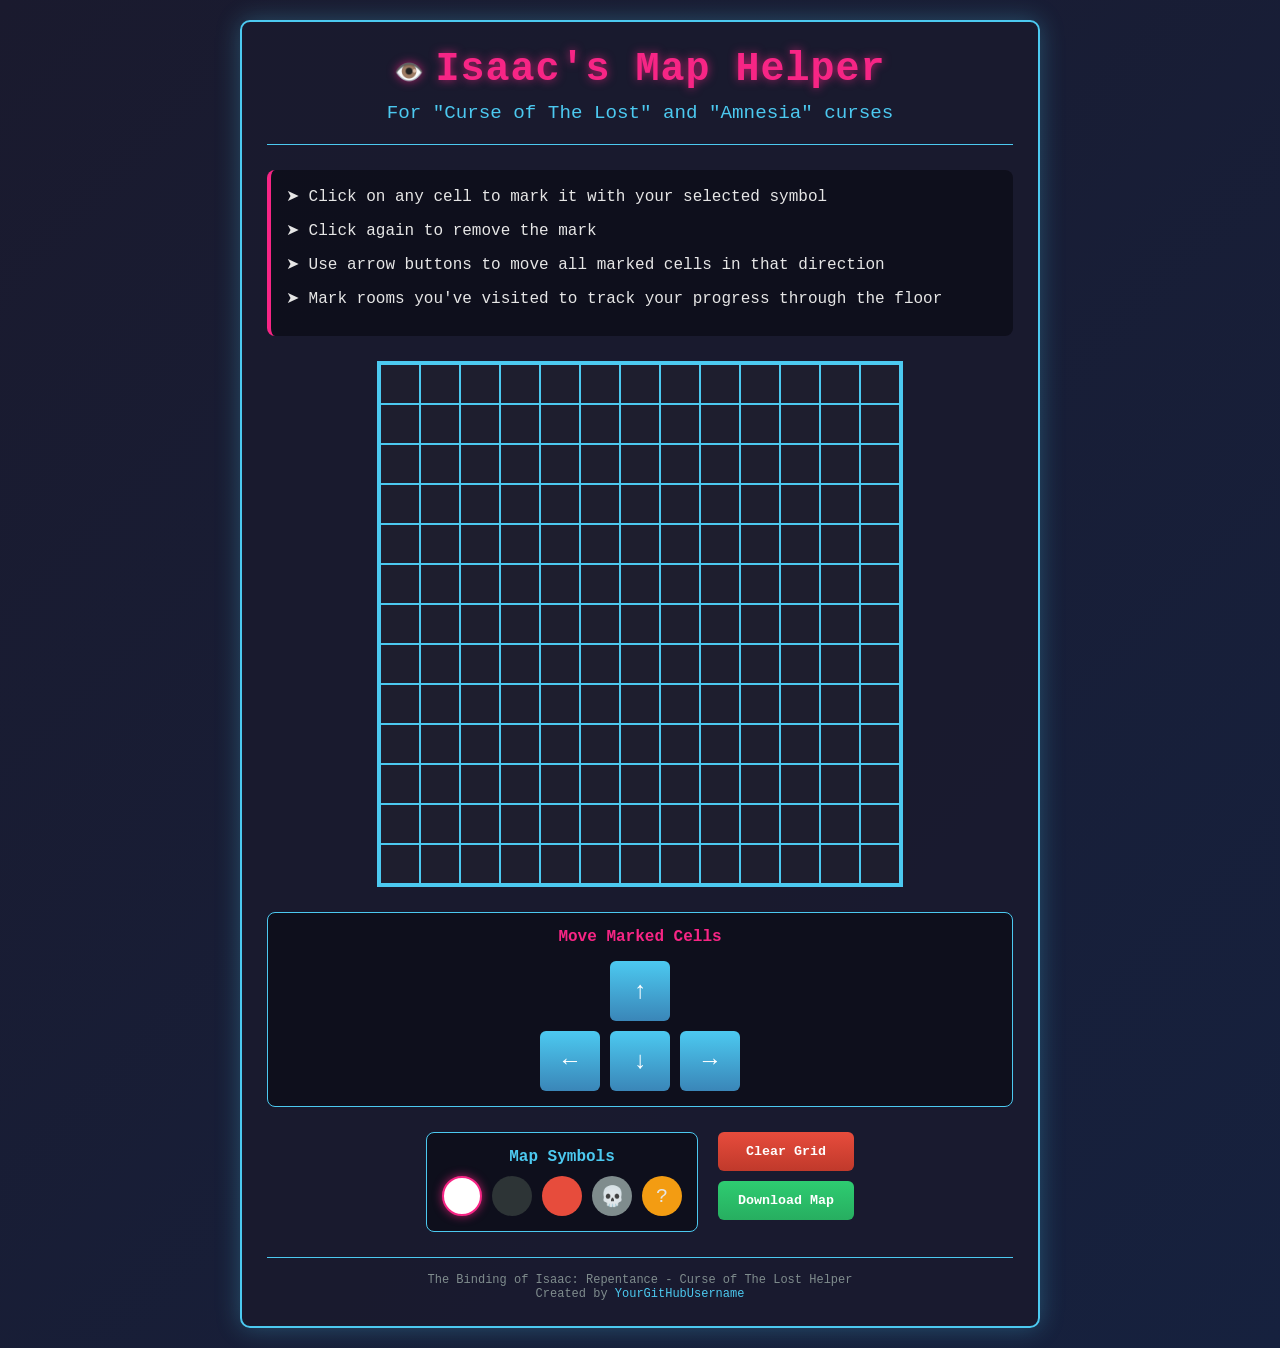
==== isaacCurseOfTheLost.html @ 4a9cecdf "added new rooms for Curse of the Lost" ====
<!DOCTYPE html>
<html lang="en">
<head>
    <meta charset="UTF-8">
    <meta name="viewport" content="width=device-width, initial-scale=1.0">
    <title>Isaac's Map Helper - Curse of The Lost</title>
    <style>
        * {
            margin: 0;
            padding: 0;
            box-sizing: border-box;
        }
        
        body {
            font-family: 'Courier New', monospace;
            background: linear-gradient(135deg, #1a1a2e 0%, #16213e 100%);
            color: #e6e6e6;
            display: flex;
            justify-content: center;
            align-items: center;
            min-height: 100vh;
            padding: 20px;
        }
        
        .container {
            background: rgba(26, 26, 46, 0.9);
            border: 2px solid #4cc9f0;
            border-radius: 10px;
            padding: 25px;
            box-shadow: 0 0 25px rgba(76, 201, 240, 0.3);
            max-width: 800px;
            width: 100%;
        }
        
        .header {
            text-align: center;
            margin-bottom: 25px;
            border-bottom: 1px solid #4cc9f0;
            padding-bottom: 15px;
        }
        
        h1 {
            font-size: 2.5rem;
            color: #f72585;
            text-shadow: 0 0 10px rgba(247, 37, 133, 0.7);
            margin-bottom: 10px;
            letter-spacing: 1px;
        }
        
        .subtitle {
            color: #4cc9f0;
            font-size: 1.2rem;
            margin-bottom: 5px;
        }
        
        .instructions {
            background: rgba(10, 10, 20, 0.7);
            border-radius: 8px;
            padding: 15px;
            margin-bottom: 25px;
            border-left: 4px solid #f72585;
        }
        
        .instructions p {
            margin-bottom: 10px;
            line-height: 1.5;
        }
        
        .grid-container {
            display: flex;
            justify-content: center;
            margin-bottom: 25px;
        }
        
        .grid {
            display: grid;
            grid-template-columns: repeat(13, 40px);
            grid-template-rows: repeat(13, 40px);
            gap: 0;
            border: 3px solid #4cc9f0;
            background-color: #1e1e2e;
        }
        
        .cell {
            width: 40px;
            height: 40px;
            border: 1px solid #4cc9f0;
            cursor: pointer;
            display: flex;
            justify-content: center;
            align-items: center;
            font-size: 24px;
            transition: all 0.2s;
        }
        
        .cell:hover {
            background-color: rgba(76, 201, 240, 0.2) !important;
        }
        
        .cell.marked-white {
            background-color: #ffffff;
        }
        
        .cell.marked-black {
            background-color: #2d3436;
        }
        
        .cell.marked-red {
            background-color: #e74c3c;
        }
        
        .cell.marked-skull {
            background-color: #7f8c8d;
        }
        
        .cell.marked-question {
            background-color: #f39c12;
        }
        
        .controls {
            display: flex;
            flex-wrap: wrap;
            gap: 20px;
            justify-content: center;
            margin-bottom: 25px;
        }
        
        .color-selector {
            display: flex;
            flex-direction: column;
            align-items: center;
            background: rgba(10, 10, 20, 0.7);
            padding: 15px;
            border-radius: 8px;
            border: 1px solid #4cc9f0;
        }
        
        .color-selector-title {
            margin-bottom: 10px;
            color: #4cc9f0;
            font-weight: bold;
        }
        
        .color-options {
            display: flex;
            gap: 10px;
        }
        
        .color-option {
            width: 40px;
            height: 40px;
            border-radius: 50%;
            cursor: pointer;
            border: 2px solid transparent;
            display: flex;
            justify-content: center;
            align-items: center;
            font-size: 20px;
            transition: all 0.2s;
        }
        
        .color-option:hover {
            transform: scale(1.1);
        }
        
        .color-option.selected {
            border-color: #f72585;
            box-shadow: 0 0 10px rgba(247, 37, 133, 0.7);
        }
        
        .color-white {
            background-color: #ffffff;
        }
        
        .color-black {
            background-color: #2d3436;
        }
        
        .color-red {
            background-color: #e74c3c;
        }
        
        .color-skull {
            background-color: #7f8c8d;
        }
        
        .color-question {
            background-color: #f39c12;
        }
        
        .buttons {
            display: flex;
            flex-direction: column;
            gap: 10px;
        }
        
        button {
            background: linear-gradient(to bottom, #4cc9f0, #3a86b8);
            color: white;
            border: none;
            padding: 12px 20px;
            border-radius: 6px;
            cursor: pointer;
            font-family: 'Courier New', monospace;
            font-weight: bold;
            transition: all 0.2s;
            display: flex;
            align-items: center;
            justify-content: center;
            gap: 8px;
        }
        
        button:hover {
            background: linear-gradient(to bottom, #f72585, #b5179e);
            transform: translateY(-2px);
            box-shadow: 0 5px 15px rgba(247, 37, 133, 0.4);
        }
        
        button:active {
            transform: translateY(0);
        }
        
        .clear-btn {
            background: linear-gradient(to bottom, #e74c3c, #c0392b);
        }
        
        .download-btn {
            background: linear-gradient(to bottom, #2ecc71, #27ae60);
        }
        
        .nav-controls {
            display: flex;
            flex-direction: column;
            align-items: center;
            gap: 10px;
            background: rgba(10, 10, 20, 0.7);
            padding: 15px;
            border-radius: 8px;
            margin-bottom: 25px;
            border: 1px solid #4cc9f0;
        }
        
        .nav-title {
            color: #f72585;
            font-weight: bold;
            margin-bottom: 5px;
        }
        
        .nav-row {
            display: flex;
            gap: 10px;
        }
        
        .nav-btn {
            width: 60px;
            height: 60px;
            font-size: 24px;
            display: flex;
            justify-content: center;
            align-items: center;
            padding: 0;
        }
        
        .footer {
            text-align: center;
            color: #7f8c8d;
            font-size: 12px;
            margin-top: 20px;
            border-top: 1px solid #4cc9f0;
            padding-top: 15px;
        }
        
        .github-link {
            color: #4cc9f0;
            text-decoration: none;
            transition: color 0.2s;
        }
        
        .github-link:hover {
            color: #f72585;
            text-decoration: underline;
        }
        
        @media (max-width: 768px) {
            .grid {
                grid-template-columns: repeat(13, 30px);
                grid-template-rows: repeat(13, 30px);
            }
            
            .cell {
                width: 30px;
                height: 30px;
                font-size: 18px;
            }
            
            .container {
                padding: 15px;
            }
            
            .nav-btn {
                width: 50px;
                height: 50px;
            }
            
            .color-option {
                width: 35px;
                height: 35px;
                font-size: 16px;
            }
            
            h1 {
                font-size: 2rem;
            }
            
            .subtitle {
                font-size: 1rem;
            }
        }
        
        @media (max-width: 480px) {
            .grid {
                grid-template-columns: repeat(13, 20px);
                grid-template-rows: repeat(13, 20px);
            }
            
            .cell {
                width: 20px;
                height: 20px;
                font-size: 14px;
            }
            
            .nav-btn {
                width: 40px;
                height: 40px;
                font-size: 18px;
            }
            
            .color-option {
                width: 30px;
                height: 30px;
                font-size: 14px;
            }
            
            button {
                padding: 10px 15px;
                font-size: 14px;
            }
            
            .controls {
                flex-direction: column;
                align-items: center;
            }
            
            h1 {
                font-size: 1.8rem;
            }
        }
        
        .isaac-icon {
            display: inline-block;
            margin-right: 10px;
            font-size: 1.5rem;
        }
    </style>
</head>
<body>
    <div class="container">
        <div class="header">
            <h1><span class="isaac-icon">👁️</span>Isaac's Map Helper</h1>
            <p class="subtitle">For "Curse of The Lost" and "Amnesia" curses</p>
        </div>
        
        <div class="instructions">
            <p>➤ Click on any cell to mark it with your selected symbol</p>
            <p>➤ Click again to remove the mark</p>
            <p>➤ Use arrow buttons to move all marked cells in that direction</p>
            <p>➤ Mark rooms you've visited to track your progress through the floor</p>
        </div>
        
        <div class="grid-container">
            <div class="grid" id="grid"></div>
        </div>
        
        <div class="nav-controls">
            <div class="nav-title">Move Marked Cells</div>
            <div class="nav-row">
                <button class="nav-btn" id="up-btn">↑</button>
            </div>
            <div class="nav-row">
                <button class="nav-btn" id="left-btn">←</button>
                <button class="nav-btn" id="down-btn">↓</button>
                <button class="nav-btn" id="right-btn">→</button>
            </div>
        </div>
        
        <div class="controls">
            <div class="color-selector">
                <div class="color-selector-title">Map Symbols</div>
                <div class="color-options">
                    <div class="color-option color-white selected" data-color="white" title="Visited Room"></div>
                    <div class="color-option color-black" data-color="black" title="Unvisited Room"></div>
                    <div class="color-option color-red" data-color="red" title="Special Room"></div>
                    <div class="color-option color-skull" data-color="skull" title="Enemy Room">💀</div>
                    <div class="color-option color-question" data-color="question" title="Unknown">?</div>
                </div>
            </div>
            
            <div class="buttons">
                <button id="clear-btn" class="clear-btn">Clear Grid</button>
                <button id="download-btn" class="download-btn">Download Map</button>
            </div>
        </div>
        
        <div class="footer">
            <p>The Binding of Isaac: Repentance - Curse of The Lost Helper</p>
            <p>Created by <a href="https://github.com/yourusername" class="github-link" id="github-link">YourGitHubUsername</a></p>
        </div>
    </div>

    <script>
        document.addEventListener('DOMContentLoaded', function() {
            const grid = document.getElementById('grid');
            const clearBtn = document.getElementById('clear-btn');
            const downloadBtn = document.getElementById('download-btn');
            const colorOptions = document.querySelectorAll('.color-option');
            const githubLink = document.getElementById('github-link');
            
            // Navigation buttons
            const upBtn = document.getElementById('up-btn');
            const downBtn = document.getElementById('down-btn');
            const leftBtn = document.getElementById('left-btn');
            const rightBtn = document.getElementById('right-btn');
            
            let selectedColor = 'white';
            let markedCells = {};
            
            // Set GitHub username - replace with your actual GitHub username
            githubLink.href = 'https://github.com/yourusername';
            githubLink.textContent = 'YourGitHubUsername';
            
            // Create the grid
            for (let row = 0; row < 13; row++) {
                for (let col = 0; col < 13; col++) {
                    const cell = document.createElement('div');
                    cell.className = 'cell';
                    cell.dataset.row = row;
                    cell.dataset.col = col;
                    
                    cell.addEventListener('click', function() {
                        const row = parseInt(this.dataset.row);
                        const col = parseInt(this.dataset.col);
                        const cellKey = `${row}-${col}`;
                        
                        if (markedCells[cellKey] === selectedColor) {
                            // Remove mark if already marked with current color
                            delete markedCells[cellKey];
                            this.classList.remove('marked-white', 'marked-black', 'marked-red', 'marked-skull', 'marked-question');
                            this.textContent = '';
                        } else {
                            // Add mark with selected color
                            markedCells[cellKey] = selectedColor;
                            this.classList.remove('marked-white', 'marked-black', 'marked-red', 'marked-skull', 'marked-question');
                            this.classList.add(`marked-${selectedColor}`);
                            
                            // Add emoji if selected
                            if (selectedColor === 'skull') {
                                this.textContent = '💀';
                            } else if (selectedColor === 'question') {
                                this.textContent = '?';
                            } else {
                                this.textContent = '';
                            }
                        }
                    });
                    
                    grid.appendChild(cell);
                }
            }
            
            // Clear button functionality
            clearBtn.addEventListener('click', function() {
                const cells = document.querySelectorAll('.cell');
                cells.forEach(cell => {
                    cell.classList.remove('marked-white', 'marked-black', 'marked-red', 'marked-skull', 'marked-question');
                    cell.textContent = '';
                });
                markedCells = {};
            });
            
            // Download button functionality
            downloadBtn.addEventListener('click', function() {
                // Create a canvas to draw the grid
                const canvas = document.createElement('canvas');
                const ctx = canvas.getContext('2d');
                const size = 500; // Size of the output image
                const cellSize = size / 13;
                
                canvas.width = size;
                canvas.height = size;
                
                // Draw background
                ctx.fillStyle = '#1e1e2e';
                ctx.fillRect(0, 0, size, size);
                
                // Draw grid lines
                ctx.strokeStyle = '#4cc9f0';
                ctx.lineWidth = 2;
                
                for (let i = 0; i <= 13; i++) {
                    // Vertical lines
                    ctx.beginPath();
                    ctx.moveTo(i * cellSize, 0);
                    ctx.lineTo(i * cellSize, size);
                    ctx.stroke();
                    
                    // Horizontal lines
                    ctx.beginPath();
                    ctx.moveTo(0, i * cellSize);
                    ctx.lineTo(size, i * cellSize);
                    ctx.stroke();
                }
                
                // Draw marked cells
                for (let row = 0; row < 13; row++) {
                    for (let col = 0; col < 13; col++) {
                        const cellKey = `${row}-${col}`;
                        if (markedCells[cellKey]) {
                            const x = col * cellSize + 1;
                            const y = row * cellSize + 1;
                            const width = cellSize - 2;
                            const height = cellSize - 2;
                            
                            if (markedCells[cellKey] === 'white') {
                                ctx.fillStyle = '#ffffff';
                                ctx.fillRect(x, y, width, height);
                            } else if (markedCells[cellKey] === 'black') {
                                ctx.fillStyle = '#2d3436';
                                ctx.fillRect(x, y, width, height);
                            } else if (markedCells[cellKey] === 'red') {
                                ctx.fillStyle = '#e74c3c';
                                ctx.fillRect(x, y, width, height);
                            } else if (markedCells[cellKey] === 'skull') {
                                ctx.fillStyle = '#7f8c8d';
                                ctx.fillRect(x, y, width, height);
                                
                                // Draw skull emoji
                                ctx.font = `${cellSize * 0.6}px Arial`;
                                ctx.textAlign = 'center';
                                ctx.textBaseline = 'middle';
                                ctx.fillStyle = '#000000';
                                ctx.fillText('💀', x + width/2, y + height/2);
                            } else if (markedCells[cellKey] === 'question') {
                                ctx.fillStyle = '#f39c12';
                                ctx.fillRect(x, y, width, height);
                                
                                // Draw question mark
                                ctx.font = `bold ${cellSize * 0.6}px Arial`;
                                ctx.textAlign = 'center';
                                ctx.textBaseline = 'middle';
                                ctx.fillStyle = '#000000';
                                ctx.fillText('?', x + width/2, y + height/2);
                            }
                        }
                    }
                }
                
                // Create download link
                const link = document.createElement('a');
                link.download = 'isaac_map.png';
                link.href = canvas.toDataURL('image/png');
                link.click();
            });
            
            // Color selection functionality
            colorOptions.forEach(option => {
                option.addEventListener('click', function() {
                    selectedColor = this.dataset.color;
                    
                    // Update selected style
                    colorOptions.forEach(opt => opt.classList.remove('selected'));
                    this.classList.add('selected');
                });
            });
            
            // Navigation button functionality - move all marked cells
            upBtn.addEventListener('click', function() {
                moveMarkedCells('up');
            });
            
            downBtn.addEventListener('click', function() {
                moveMarkedCells('down');
            });
            
            leftBtn.addEventListener('click', function() {
                moveMarkedCells('left');
            });
            
            rightBtn.addEventListener('click', function() {
                moveMarkedCells('right');
            });
            
            // Function to move all marked cells in a direction
            function moveMarkedCells(direction) {
                const newMarkedCells = {};
                const cells = document.querySelectorAll('.cell');
                
                // First, clear all marks from the grid
                cells.forEach(cell => {
                    cell.classList.remove('marked-white', 'marked-black', 'marked-red', 'marked-skull', 'marked-question');
                    cell.textContent = '';
                });
                
                // Calculate new positions for marked cells
                for (const key in markedCells) {
                    if (markedCells.hasOwnProperty(key)) {
                        const [row, col] = key.split('-').map(Number);
                        let newRow = row;
                        let newCol = col;
                        
                        switch (direction) {
                            case 'up':
                                newRow = row - 1;
                                break;
                            case 'down':
                                newRow = row + 1;
                                break;
                            case 'left':
                                newCol = col - 1;
                                break;
                            case 'right':
                                newCol = col + 1;
                                break;
                        }
                        
                        // Only keep the mark if it's still within the grid
                        if (newRow >= 0 && newRow < 13 && newCol >= 0 && newCol < 13) {
                            const newKey = `${newRow}-${newCol}`;
                            newMarkedCells[newKey] = markedCells[key];
                            
                            // Update the visual grid
                            const cell = document.querySelector(`.cell[data-row="${newRow}"][data-col="${newCol}"]`);
                            if (cell) {
                                cell.classList.add(`marked-${markedCells[key]}`);
                                if (markedCells[key] === 'skull') {
                                    cell.textContent = '💀';
                                } else if (markedCells[key] === 'question') {
                                    cell.textContent = '?';
                                }
                            }
                        }
                    }
                }
                
                // Update the marked cells data
                markedCells = newMarkedCells;
            }
        });
    </script>
</body>
</html>
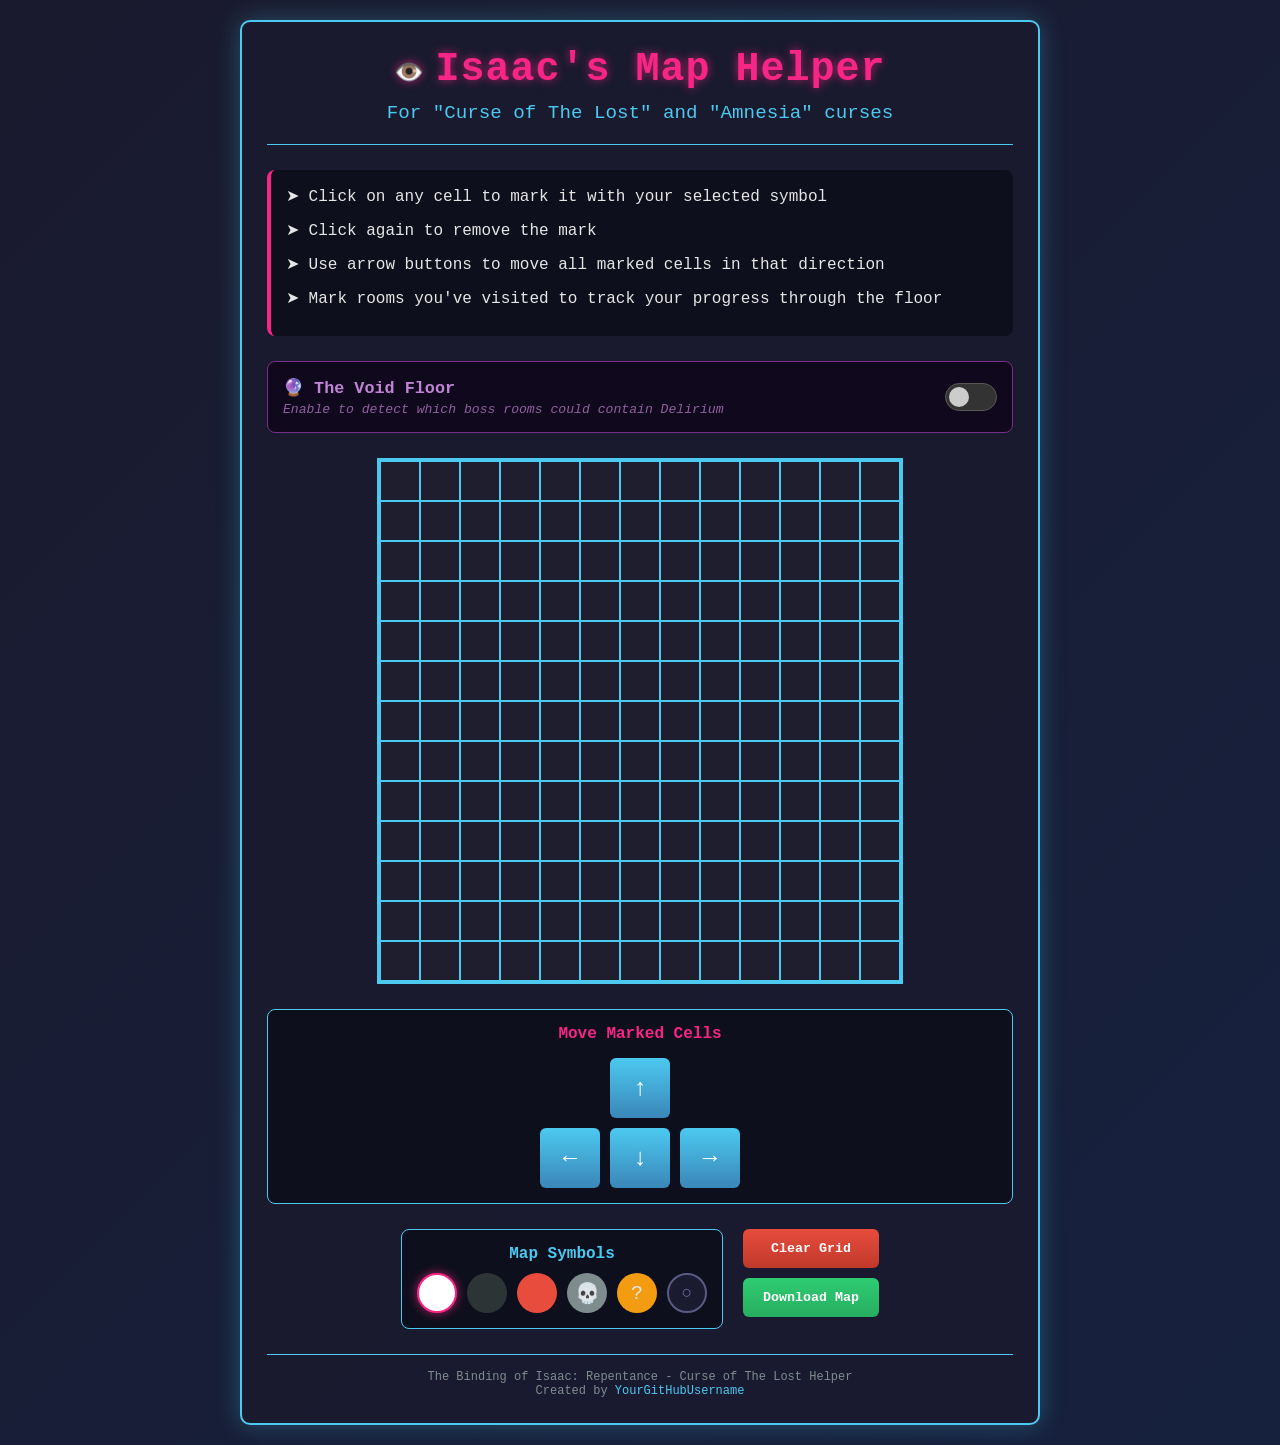
==== commit fe3b7569: "Add Void mode with Delirium detection and empty room symbol" ====
--- a/isaacCurseOfTheLost.html
+++ b/isaacCurseOfTheLost.html
@@ -10,7 +10,7 @@
             padding: 0;
             box-sizing: border-box;
         }
-        
+
         body {
             font-family: 'Courier New', monospace;
             background: linear-gradient(135deg, #1a1a2e 0%, #16213e 100%);
@@ -21,7 +21,7 @@
             min-height: 100vh;
             padding: 20px;
         }
-        
+
         .container {
             background: rgba(26, 26, 46, 0.9);
             border: 2px solid #4cc9f0;
@@ -31,14 +31,14 @@
             max-width: 800px;
             width: 100%;
         }
-        
+
         .header {
             text-align: center;
             margin-bottom: 25px;
             border-bottom: 1px solid #4cc9f0;
             padding-bottom: 15px;
         }
-        
+
         h1 {
             font-size: 2.5rem;
             color: #f72585;
@@ -46,13 +46,13 @@
             margin-bottom: 10px;
             letter-spacing: 1px;
         }
-        
+
         .subtitle {
             color: #4cc9f0;
             font-size: 1.2rem;
             margin-bottom: 5px;
         }
-        
+
         .instructions {
             background: rgba(10, 10, 20, 0.7);
             border-radius: 8px;
@@ -60,18 +60,123 @@
             margin-bottom: 25px;
             border-left: 4px solid #f72585;
         }
-        
+
         .instructions p {
             margin-bottom: 10px;
             line-height: 1.5;
         }
-        
+
+        /* ── Void Mode section ── */
+        .void-section {
+            background: rgba(15, 5, 25, 0.85);
+            border-radius: 8px;
+            padding: 15px;
+            margin-bottom: 25px;
+            border: 1px solid #7b2d8b;
+        }
+
+        .void-toggle-row {
+            display: flex;
+            align-items: center;
+            justify-content: space-between;
+            gap: 10px;
+        }
+
+        .void-label {
+            color: #c084d4;
+            font-weight: bold;
+            font-size: 1.05rem;
+        }
+
+        .void-description {
+            color: #9060a0;
+            font-size: 0.82rem;
+            margin-top: 4px;
+            font-style: italic;
+        }
+
+        /* Toggle switch */
+        .toggle-switch {
+            position: relative;
+            display: inline-block;
+            width: 52px;
+            height: 28px;
+            flex-shrink: 0;
+        }
+
+        .toggle-switch input {
+            opacity: 0;
+            width: 0;
+            height: 0;
+        }
+
+        .toggle-slider {
+            position: absolute;
+            cursor: pointer;
+            top: 0; left: 0; right: 0; bottom: 0;
+            background-color: #333;
+            border-radius: 28px;
+            transition: 0.3s;
+            border: 1px solid #555;
+        }
+
+        .toggle-slider::before {
+            position: absolute;
+            content: '';
+            height: 20px;
+            width: 20px;
+            left: 3px;
+            bottom: 3px;
+            background-color: #ccc;
+            border-radius: 50%;
+            transition: 0.3s;
+        }
+
+        .toggle-switch input:checked + .toggle-slider {
+            background-color: #7b2d8b;
+            border-color: #a040b8;
+            box-shadow: 0 0 8px rgba(160, 64, 184, 0.6);
+        }
+
+        .toggle-switch input:checked + .toggle-slider::before {
+            transform: translateX(24px);
+            background-color: #ffffff;
+        }
+
+        /* Void info panel */
+        .void-info {
+            margin-top: 14px;
+            border-top: 1px solid #5a1a6a;
+            padding-top: 12px;
+        }
+
+        #void-stats {
+            color: #e6e6e6;
+            margin-bottom: 10px;
+            font-size: 0.9rem;
+            line-height: 1.5;
+        }
+
+        .stat-possible { color: #ffd700; font-weight: bold; }
+        .stat-impossible { color: #888; }
+
+        .void-legend {
+            display: flex;
+            flex-direction: column;
+            gap: 4px;
+            font-size: 0.8rem;
+        }
+
+        .legend-possible { color: #ffd700; }
+        .legend-impossible { color: #888; }
+
+        /* ── Grid ── */
         .grid-container {
             display: flex;
             justify-content: center;
             margin-bottom: 25px;
         }
-        
+
         .grid {
             display: grid;
             grid-template-columns: repeat(13, 40px);
@@ -80,7 +185,7 @@
             border: 3px solid #4cc9f0;
             background-color: #1e1e2e;
         }
-        
+
         .cell {
             width: 40px;
             height: 40px;
@@ -90,33 +195,61 @@
             justify-content: center;
             align-items: center;
             font-size: 24px;
-            transition: all 0.2s;
-        }
-        
+            transition: background-color 0.2s, opacity 0.2s;
+            position: relative;
+        }
+
         .cell:hover {
             background-color: rgba(76, 201, 240, 0.2) !important;
         }
-        
-        .cell.marked-white {
-            background-color: #ffffff;
-        }
-        
-        .cell.marked-black {
-            background-color: #2d3436;
-        }
-        
-        .cell.marked-red {
-            background-color: #e74c3c;
-        }
-        
-        .cell.marked-skull {
-            background-color: #7f8c8d;
-        }
-        
-        .cell.marked-question {
-            background-color: #f39c12;
-        }
-        
+
+        .cell.marked-white    { background-color: #ffffff; }
+        .cell.marked-black    { background-color: #2d3436; }
+        .cell.marked-red      { background-color: #e74c3c; }
+        .cell.marked-skull    { background-color: #7f8c8d; }
+        .cell.marked-question { background-color: #f39c12; }
+
+        .cell.marked-empty-room {
+            background-color: #1a1a30;
+            color: #5a5a82;
+            font-size: 18px;
+        }
+
+        /* ── Delirium indicators ── */
+        .cell.boss-possible {
+            animation: pulseGold 1.8s ease-in-out infinite;
+        }
+
+        .cell.boss-possible::after {
+            content: '⚠';
+            position: absolute;
+            top: 1px;
+            right: 2px;
+            font-size: 9px;
+            color: #ffd700;
+            pointer-events: none;
+            line-height: 1;
+        }
+
+        .cell.boss-impossible {
+            opacity: 0.55;
+        }
+
+        .cell.boss-impossible::after {
+            content: '✕';
+            position: absolute;
+            font-size: 22px;
+            color: rgba(0, 0, 0, 0.6);
+            font-weight: bold;
+            pointer-events: none;
+        }
+
+        @keyframes pulseGold {
+            0%, 100% { box-shadow: inset 0 0 0 2px #ffd700, 0 0 6px rgba(255,215,0,0.3); }
+            50%       { box-shadow: inset 0 0 0 2px #ffd700, 0 0 16px rgba(255,215,0,0.85); }
+        }
+
+        /* ── Controls ── */
         .controls {
             display: flex;
             flex-wrap: wrap;
@@ -124,7 +257,7 @@
             justify-content: center;
             margin-bottom: 25px;
         }
-        
+
         .color-selector {
             display: flex;
             flex-direction: column;
@@ -134,18 +267,20 @@
             border-radius: 8px;
             border: 1px solid #4cc9f0;
         }
-        
+
         .color-selector-title {
             margin-bottom: 10px;
             color: #4cc9f0;
             font-weight: bold;
         }
-        
+
         .color-options {
             display: flex;
             gap: 10px;
-        }
-        
+            flex-wrap: wrap;
+            justify-content: center;
+        }
+
         .color-option {
             width: 40px;
             height: 40px;
@@ -158,42 +293,35 @@
             font-size: 20px;
             transition: all 0.2s;
         }
-        
-        .color-option:hover {
-            transform: scale(1.1);
-        }
-        
+
+        .color-option:hover { transform: scale(1.1); }
+
         .color-option.selected {
             border-color: #f72585;
             box-shadow: 0 0 10px rgba(247, 37, 133, 0.7);
         }
-        
-        .color-white {
-            background-color: #ffffff;
-        }
-        
-        .color-black {
-            background-color: #2d3436;
-        }
-        
-        .color-red {
-            background-color: #e74c3c;
-        }
-        
-        .color-skull {
-            background-color: #7f8c8d;
-        }
-        
-        .color-question {
-            background-color: #f39c12;
-        }
-        
+
+        .color-white    { background-color: #ffffff; }
+        .color-black    { background-color: #2d3436; }
+        .color-red      { background-color: #e74c3c; }
+        .color-skull    { background-color: #7f8c8d; }
+        .color-question { background-color: #f39c12; }
+
+        .color-empty-room {
+            background-color: #1a1a30;
+            border-color: #5a5a82 !important;
+            color: #7070a8;
+            font-size: 18px;
+        }
+
+        .color-empty-room.selected { border-color: #f72585 !important; }
+
         .buttons {
             display: flex;
             flex-direction: column;
             gap: 10px;
         }
-        
+
         button {
             background: linear-gradient(to bottom, #4cc9f0, #3a86b8);
             color: white;
@@ -209,25 +337,18 @@
             justify-content: center;
             gap: 8px;
         }
-        
+
         button:hover {
             background: linear-gradient(to bottom, #f72585, #b5179e);
             transform: translateY(-2px);
             box-shadow: 0 5px 15px rgba(247, 37, 133, 0.4);
         }
-        
-        button:active {
-            transform: translateY(0);
-        }
-        
-        .clear-btn {
-            background: linear-gradient(to bottom, #e74c3c, #c0392b);
-        }
-        
-        .download-btn {
-            background: linear-gradient(to bottom, #2ecc71, #27ae60);
-        }
-        
+
+        button:active { transform: translateY(0); }
+
+        .clear-btn    { background: linear-gradient(to bottom, #e74c3c, #c0392b); }
+        .download-btn { background: linear-gradient(to bottom, #2ecc71, #27ae60); }
+
         .nav-controls {
             display: flex;
             flex-direction: column;
@@ -239,18 +360,15 @@
             margin-bottom: 25px;
             border: 1px solid #4cc9f0;
         }
-        
+
         .nav-title {
             color: #f72585;
             font-weight: bold;
             margin-bottom: 5px;
         }
-        
-        .nav-row {
-            display: flex;
-            gap: 10px;
-        }
-        
+
+        .nav-row { display: flex; gap: 10px; }
+
         .nav-btn {
             width: 60px;
             height: 60px;
@@ -260,7 +378,7 @@
             align-items: center;
             padding: 0;
         }
-        
+
         .footer {
             text-align: center;
             color: #7f8c8d;
@@ -269,93 +387,44 @@
             border-top: 1px solid #4cc9f0;
             padding-top: 15px;
         }
-        
+
         .github-link {
             color: #4cc9f0;
             text-decoration: none;
             transition: color 0.2s;
         }
-        
+
         .github-link:hover {
             color: #f72585;
             text-decoration: underline;
         }
-        
+
         @media (max-width: 768px) {
             .grid {
                 grid-template-columns: repeat(13, 30px);
                 grid-template-rows: repeat(13, 30px);
             }
-            
-            .cell {
-                width: 30px;
-                height: 30px;
-                font-size: 18px;
-            }
-            
-            .container {
-                padding: 15px;
-            }
-            
-            .nav-btn {
-                width: 50px;
-                height: 50px;
-            }
-            
-            .color-option {
-                width: 35px;
-                height: 35px;
-                font-size: 16px;
-            }
-            
-            h1 {
-                font-size: 2rem;
-            }
-            
-            .subtitle {
-                font-size: 1rem;
-            }
-        }
-        
+            .cell { width: 30px; height: 30px; font-size: 18px; }
+            .container { padding: 15px; }
+            .nav-btn { width: 50px; height: 50px; }
+            .color-option { width: 35px; height: 35px; font-size: 16px; }
+            h1 { font-size: 2rem; }
+            .subtitle { font-size: 1rem; }
+        }
+
         @media (max-width: 480px) {
             .grid {
                 grid-template-columns: repeat(13, 20px);
                 grid-template-rows: repeat(13, 20px);
             }
-            
-            .cell {
-                width: 20px;
-                height: 20px;
-                font-size: 14px;
-            }
-            
-            .nav-btn {
-                width: 40px;
-                height: 40px;
-                font-size: 18px;
-            }
-            
-            .color-option {
-                width: 30px;
-                height: 30px;
-                font-size: 14px;
-            }
-            
-            button {
-                padding: 10px 15px;
-                font-size: 14px;
-            }
-            
-            .controls {
-                flex-direction: column;
-                align-items: center;
-            }
-            
-            h1 {
-                font-size: 1.8rem;
-            }
-        }
-        
+            .cell { width: 20px; height: 20px; font-size: 14px; }
+            .nav-btn { width: 40px; height: 40px; font-size: 18px; }
+            .color-option { width: 30px; height: 30px; font-size: 14px; }
+            button { padding: 10px 15px; font-size: 14px; }
+            .controls { flex-direction: column; align-items: center; }
+            h1 { font-size: 1.8rem; }
+        }
+
         .isaac-icon {
             display: inline-block;
             margin-right: 10px;
@@ -369,18 +438,38 @@
             <h1><span class="isaac-icon">👁️</span>Isaac's Map Helper</h1>
             <p class="subtitle">For "Curse of The Lost" and "Amnesia" curses</p>
         </div>
-        
+
         <div class="instructions">
             <p>➤ Click on any cell to mark it with your selected symbol</p>
             <p>➤ Click again to remove the mark</p>
             <p>➤ Use arrow buttons to move all marked cells in that direction</p>
             <p>➤ Mark rooms you've visited to track your progress through the floor</p>
         </div>
-        
+
+        <div class="void-section">
+            <div class="void-toggle-row">
+                <div>
+                    <div class="void-label">🔮 The Void Floor</div>
+                    <div class="void-description">Enable to detect which boss rooms could contain Delirium</div>
+                </div>
+                <label class="toggle-switch">
+                    <input type="checkbox" id="void-toggle">
+                    <span class="toggle-slider"></span>
+                </label>
+            </div>
+            <div class="void-info" id="void-info" style="display:none">
+                <div id="void-stats">No boss rooms marked yet. Use the red symbol to mark them.</div>
+                <div class="void-legend">
+                    <span class="legend-possible">⚠ Possible Delirium — fits a 2×2 block within bounds with no overlapping rooms</span>
+                    <span class="legend-impossible">✕ Ruled Out — no valid 2×2 expansion exists (out of bounds or blocked by another room)</span>
+                </div>
+            </div>
+        </div>
+
         <div class="grid-container">
             <div class="grid" id="grid"></div>
         </div>
-        
+
         <div class="nav-controls">
             <div class="nav-title">Move Marked Cells</div>
             <div class="nav-row">
@@ -392,25 +481,26 @@
                 <button class="nav-btn" id="right-btn">→</button>
             </div>
         </div>
-        
+
         <div class="controls">
             <div class="color-selector">
                 <div class="color-selector-title">Map Symbols</div>
                 <div class="color-options">
                     <div class="color-option color-white selected" data-color="white" title="Visited Room"></div>
                     <div class="color-option color-black" data-color="black" title="Unvisited Room"></div>
-                    <div class="color-option color-red" data-color="red" title="Special Room"></div>
+                    <div class="color-option color-red" data-color="red" title="Boss Room"></div>
                     <div class="color-option color-skull" data-color="skull" title="Enemy Room">💀</div>
                     <div class="color-option color-question" data-color="question" title="Unknown">?</div>
+                    <div class="color-option color-empty-room" data-color="empty-room" title="Empty Room (no room here)">○</div>
                 </div>
             </div>
-            
+
             <div class="buttons">
                 <button id="clear-btn" class="clear-btn">Clear Grid</button>
                 <button id="download-btn" class="download-btn">Download Map</button>
             </div>
         </div>
-        
+
         <div class="footer">
             <p>The Binding of Isaac: Repentance - Curse of The Lost Helper</p>
             <p>Created by <a href="https://github.com/yourusername" class="github-link" id="github-link">YourGitHubUsername</a></p>
@@ -424,237 +514,285 @@
             const downloadBtn = document.getElementById('download-btn');
             const colorOptions = document.querySelectorAll('.color-option');
             const githubLink = document.getElementById('github-link');
-            
-            // Navigation buttons
+            const voidToggle = document.getElementById('void-toggle');
             const upBtn = document.getElementById('up-btn');
             const downBtn = document.getElementById('down-btn');
             const leftBtn = document.getElementById('left-btn');
             const rightBtn = document.getElementById('right-btn');
-            
+
             let selectedColor = 'white';
             let markedCells = {};
-            
-            // Set GitHub username - replace with your actual GitHub username
+            let isVoidMode = false;
+
             githubLink.href = 'https://github.com/yourusername';
             githubLink.textContent = 'YourGitHubUsername';
-            
-            // Create the grid
+
+            const ALL_MARK_CLASSES = [
+                'marked-white', 'marked-black', 'marked-red',
+                'marked-skull', 'marked-question', 'marked-empty-room'
+            ];
+
+            function getCellText(color) {
+                if (color === 'skull') return '💀';
+                if (color === 'question') return '?';
+                if (color === 'empty-room') return '○';
+                return '';
+            }
+
+            function applyMarkToCell(cell, color) {
+                cell.classList.remove(...ALL_MARK_CLASSES);
+                if (color) {
+                    cell.classList.add(`marked-${color}`);
+                    cell.textContent = getCellText(color);
+                } else {
+                    cell.textContent = '';
+                }
+            }
+
+            // ── Void / Delirium logic ──
+
+            function canBeDelirium(row, col) {
+                const GRID_SIZE = 13;
+                // 4 ways (row,col) can be a corner of a 2×2 block
+                const corners = [[0, 0], [0, -1], [-1, 0], [-1, -1]];
+                for (const [dr, dc] of corners) {
+                    const r0 = row + dr;
+                    const c0 = col + dc;
+                    // Entire 2×2 must fit within 0–12
+                    if (r0 < 0 || r0 + 1 >= GRID_SIZE || c0 < 0 || c0 + 1 >= GRID_SIZE) continue;
+                    let valid = true;
+                    for (let dr2 = 0; dr2 <= 1 && valid; dr2++) {
+                        for (let dc2 = 0; dc2 <= 1 && valid; dc2++) {
+                            const r = r0 + dr2, c = c0 + dc2;
+                            if (r === row && c === col) continue; // skip boss cell itself
+                            const type = markedCells[`${r}-${c}`];
+                            // 'empty-room' and unmarked are free; everything else blocks
+                            if (type && type !== 'empty-room') valid = false;
+                        }
+                    }
+                    if (valid) return true;
+                }
+                return false;
+            }
+
+            function updateDeliriumMarkers() {
+                document.querySelectorAll('.cell').forEach(c => {
+                    c.classList.remove('boss-possible', 'boss-impossible');
+                });
+                if (!isVoidMode) return;
+
+                let possible = 0, impossible = 0;
+                for (const key in markedCells) {
+                    if (markedCells[key] !== 'red') continue;
+                    const [row, col] = key.split('-').map(Number);
+                    const cell = document.querySelector(`.cell[data-row="${row}"][data-col="${col}"]`);
+                    if (!cell) continue;
+                    if (canBeDelirium(row, col)) {
+                        cell.classList.add('boss-possible');
+                        possible++;
+                    } else {
+                        cell.classList.add('boss-impossible');
+                        impossible++;
+                    }
+                }
+
+                const voidStats = document.getElementById('void-stats');
+                const total = possible + impossible;
+                if (total === 0) {
+                    voidStats.textContent = 'No boss rooms marked yet. Use the red symbol to mark them.';
+                } else {
+                    voidStats.innerHTML =
+                        `Boss Rooms: ${total} — ` +
+                        `<span class="stat-possible">${possible} possible Delirium</span> / ` +
+                        `<span class="stat-impossible">${impossible} ruled out</span>`;
+                }
+            }
+
+            voidToggle.addEventListener('change', function() {
+                isVoidMode = this.checked;
+                document.getElementById('void-info').style.display = isVoidMode ? 'block' : 'none';
+                updateDeliriumMarkers();
+            });
+
+            // ── Grid creation ──
+
             for (let row = 0; row < 13; row++) {
                 for (let col = 0; col < 13; col++) {
                     const cell = document.createElement('div');
                     cell.className = 'cell';
                     cell.dataset.row = row;
                     cell.dataset.col = col;
-                    
+
                     cell.addEventListener('click', function() {
-                        const row = parseInt(this.dataset.row);
-                        const col = parseInt(this.dataset.col);
-                        const cellKey = `${row}-${col}`;
-                        
-                        if (markedCells[cellKey] === selectedColor) {
-                            // Remove mark if already marked with current color
-                            delete markedCells[cellKey];
-                            this.classList.remove('marked-white', 'marked-black', 'marked-red', 'marked-skull', 'marked-question');
-                            this.textContent = '';
+                        const r = parseInt(this.dataset.row);
+                        const c = parseInt(this.dataset.col);
+                        const key = `${r}-${c}`;
+
+                        if (markedCells[key] === selectedColor) {
+                            delete markedCells[key];
+                            applyMarkToCell(this, null);
                         } else {
-                            // Add mark with selected color
-                            markedCells[cellKey] = selectedColor;
-                            this.classList.remove('marked-white', 'marked-black', 'marked-red', 'marked-skull', 'marked-question');
-                            this.classList.add(`marked-${selectedColor}`);
-                            
-                            // Add emoji if selected
-                            if (selectedColor === 'skull') {
-                                this.textContent = '💀';
-                            } else if (selectedColor === 'question') {
-                                this.textContent = '?';
-                            } else {
-                                this.textContent = '';
-                            }
+                            markedCells[key] = selectedColor;
+                            applyMarkToCell(this, selectedColor);
                         }
+                        updateDeliriumMarkers();
                     });
-                    
+
                     grid.appendChild(cell);
                 }
             }
-            
-            // Clear button functionality
+
+            // ── Clear ──
+
             clearBtn.addEventListener('click', function() {
-                const cells = document.querySelectorAll('.cell');
-                cells.forEach(cell => {
-                    cell.classList.remove('marked-white', 'marked-black', 'marked-red', 'marked-skull', 'marked-question');
-                    cell.textContent = '';
+                document.querySelectorAll('.cell').forEach(cell => {
+                    applyMarkToCell(cell, null);
+                    cell.classList.remove('boss-possible', 'boss-impossible');
                 });
                 markedCells = {};
+                updateDeliriumMarkers();
             });
-            
-            // Download button functionality
+
+            // ── Download ──
+
             downloadBtn.addEventListener('click', function() {
-                // Create a canvas to draw the grid
                 const canvas = document.createElement('canvas');
                 const ctx = canvas.getContext('2d');
-                const size = 500; // Size of the output image
+                const size = 520;
                 const cellSize = size / 13;
-                
+
                 canvas.width = size;
                 canvas.height = size;
-                
-                // Draw background
+
                 ctx.fillStyle = '#1e1e2e';
                 ctx.fillRect(0, 0, size, size);
-                
-                // Draw grid lines
+
                 ctx.strokeStyle = '#4cc9f0';
                 ctx.lineWidth = 2;
-                
                 for (let i = 0; i <= 13; i++) {
-                    // Vertical lines
                     ctx.beginPath();
                     ctx.moveTo(i * cellSize, 0);
                     ctx.lineTo(i * cellSize, size);
                     ctx.stroke();
-                    
-                    // Horizontal lines
                     ctx.beginPath();
                     ctx.moveTo(0, i * cellSize);
                     ctx.lineTo(size, i * cellSize);
                     ctx.stroke();
                 }
-                
-                // Draw marked cells
+
+                const colorMap = {
+                    white: '#ffffff',
+                    black: '#2d3436',
+                    red: '#e74c3c',
+                    skull: '#7f8c8d',
+                    question: '#f39c12',
+                    'empty-room': '#1a1a30'
+                };
+
                 for (let row = 0; row < 13; row++) {
                     for (let col = 0; col < 13; col++) {
-                        const cellKey = `${row}-${col}`;
-                        if (markedCells[cellKey]) {
-                            const x = col * cellSize + 1;
-                            const y = row * cellSize + 1;
-                            const width = cellSize - 2;
-                            const height = cellSize - 2;
-                            
-                            if (markedCells[cellKey] === 'white') {
-                                ctx.fillStyle = '#ffffff';
-                                ctx.fillRect(x, y, width, height);
-                            } else if (markedCells[cellKey] === 'black') {
-                                ctx.fillStyle = '#2d3436';
-                                ctx.fillRect(x, y, width, height);
-                            } else if (markedCells[cellKey] === 'red') {
-                                ctx.fillStyle = '#e74c3c';
-                                ctx.fillRect(x, y, width, height);
-                            } else if (markedCells[cellKey] === 'skull') {
-                                ctx.fillStyle = '#7f8c8d';
-                                ctx.fillRect(x, y, width, height);
-                                
-                                // Draw skull emoji
-                                ctx.font = `${cellSize * 0.6}px Arial`;
-                                ctx.textAlign = 'center';
-                                ctx.textBaseline = 'middle';
-                                ctx.fillStyle = '#000000';
-                                ctx.fillText('💀', x + width/2, y + height/2);
-                            } else if (markedCells[cellKey] === 'question') {
-                                ctx.fillStyle = '#f39c12';
-                                ctx.fillRect(x, y, width, height);
-                                
-                                // Draw question mark
-                                ctx.font = `bold ${cellSize * 0.6}px Arial`;
-                                ctx.textAlign = 'center';
-                                ctx.textBaseline = 'middle';
-                                ctx.fillStyle = '#000000';
-                                ctx.fillText('?', x + width/2, y + height/2);
+                        const key = `${row}-${col}`;
+                        const type = markedCells[key];
+                        if (!type) continue;
+
+                        const x = col * cellSize + 1;
+                        const y = row * cellSize + 1;
+                        const w = cellSize - 2;
+                        const h = cellSize - 2;
+
+                        ctx.fillStyle = colorMap[type] || '#ffffff';
+                        ctx.fillRect(x, y, w, h);
+
+                        const text = getCellText(type);
+                        if (text) {
+                            ctx.font = `${type === 'empty-room' ? cellSize * 0.5 : cellSize * 0.6}px Arial`;
+                            ctx.textAlign = 'center';
+                            ctx.textBaseline = 'middle';
+                            ctx.fillStyle = type === 'empty-room' ? '#7070a8' : '#000000';
+                            ctx.fillText(text, x + w / 2, y + h / 2);
+                        }
+
+                        // Delirium indicator in exported image
+                        if (isVoidMode && type === 'red') {
+                            if (canBeDelirium(row, col)) {
+                                ctx.strokeStyle = '#ffd700';
+                                ctx.lineWidth = 3;
+                                ctx.strokeRect(x + 1, y + 1, w - 2, h - 2);
+                                ctx.font = `${cellSize * 0.28}px Arial`;
+                                ctx.textAlign = 'right';
+                                ctx.textBaseline = 'top';
+                                ctx.fillStyle = '#ffd700';
+                                ctx.fillText('⚠', x + w - 2, y + 2);
+                            } else {
+                                ctx.strokeStyle = 'rgba(0,0,0,0.55)';
+                                ctx.lineWidth = 3;
+                                ctx.beginPath();
+                                ctx.moveTo(x + 5, y + 5);
+                                ctx.lineTo(x + w - 5, y + h - 5);
+                                ctx.moveTo(x + w - 5, y + 5);
+                                ctx.lineTo(x + 5, y + h - 5);
+                                ctx.stroke();
                             }
+                            // reset stroke for next cell
+                            ctx.strokeStyle = '#4cc9f0';
+                            ctx.lineWidth = 2;
                         }
                     }
                 }
-                
-                // Create download link
+
                 const link = document.createElement('a');
                 link.download = 'isaac_map.png';
                 link.href = canvas.toDataURL('image/png');
                 link.click();
             });
-            
-            // Color selection functionality
+
+            // ── Color selection ──
+
             colorOptions.forEach(option => {
                 option.addEventListener('click', function() {
                     selectedColor = this.dataset.color;
-                    
-                    // Update selected style
                     colorOptions.forEach(opt => opt.classList.remove('selected'));
                     this.classList.add('selected');
                 });
             });
-            
-            // Navigation button functionality - move all marked cells
-            upBtn.addEventListener('click', function() {
-                moveMarkedCells('up');
-            });
-            
-            downBtn.addEventListener('click', function() {
-                moveMarkedCells('down');
-            });
-            
-            leftBtn.addEventListener('click', function() {
-                moveMarkedCells('left');
-            });
-            
-            rightBtn.addEventListener('click', function() {
-                moveMarkedCells('right');
-            });
-            
-            // Function to move all marked cells in a direction
+
+            // ── Navigation ──
+
+            upBtn.addEventListener('click',    () => moveMarkedCells('up'));
+            downBtn.addEventListener('click',  () => moveMarkedCells('down'));
+            leftBtn.addEventListener('click',  () => moveMarkedCells('left'));
+            rightBtn.addEventListener('click', () => moveMarkedCells('right'));
+
             function moveMarkedCells(direction) {
                 const newMarkedCells = {};
-                const cells = document.querySelectorAll('.cell');
-                
-                // First, clear all marks from the grid
-                cells.forEach(cell => {
-                    cell.classList.remove('marked-white', 'marked-black', 'marked-red', 'marked-skull', 'marked-question');
-                    cell.textContent = '';
+
+                document.querySelectorAll('.cell').forEach(cell => {
+                    applyMarkToCell(cell, null);
+                    cell.classList.remove('boss-possible', 'boss-impossible');
                 });
-                
-                // Calculate new positions for marked cells
+
                 for (const key in markedCells) {
-                    if (markedCells.hasOwnProperty(key)) {
-                        const [row, col] = key.split('-').map(Number);
-                        let newRow = row;
-                        let newCol = col;
-                        
-                        switch (direction) {
-                            case 'up':
-                                newRow = row - 1;
-                                break;
-                            case 'down':
-                                newRow = row + 1;
-                                break;
-                            case 'left':
-                                newCol = col - 1;
-                                break;
-                            case 'right':
-                                newCol = col + 1;
-                                break;
-                        }
-                        
-                        // Only keep the mark if it's still within the grid
-                        if (newRow >= 0 && newRow < 13 && newCol >= 0 && newCol < 13) {
-                            const newKey = `${newRow}-${newCol}`;
-                            newMarkedCells[newKey] = markedCells[key];
-                            
-                            // Update the visual grid
-                            const cell = document.querySelector(`.cell[data-row="${newRow}"][data-col="${newCol}"]`);
-                            if (cell) {
-                                cell.classList.add(`marked-${markedCells[key]}`);
-                                if (markedCells[key] === 'skull') {
-                                    cell.textContent = '💀';
-                                } else if (markedCells[key] === 'question') {
-                                    cell.textContent = '?';
-                                }
-                            }
-                        }
+                    if (!markedCells.hasOwnProperty(key)) continue;
+                    const [row, col] = key.split('-').map(Number);
+                    let newRow = row, newCol = col;
+
+                    if (direction === 'up')    newRow--;
+                    if (direction === 'down')  newRow++;
+                    if (direction === 'left')  newCol--;
+                    if (direction === 'right') newCol++;
+
+                    if (newRow >= 0 && newRow < 13 && newCol >= 0 && newCol < 13) {
+                        const newKey = `${newRow}-${newCol}`;
+                        newMarkedCells[newKey] = markedCells[key];
+                        const cell = document.querySelector(`.cell[data-row="${newRow}"][data-col="${newCol}"]`);
+                        if (cell) applyMarkToCell(cell, markedCells[key]);
                     }
                 }
-                
-                // Update the marked cells data
+
                 markedCells = newMarkedCells;
+                updateDeliriumMarkers();
             }
         });
     </script>
 </body>
-</html>+</html>
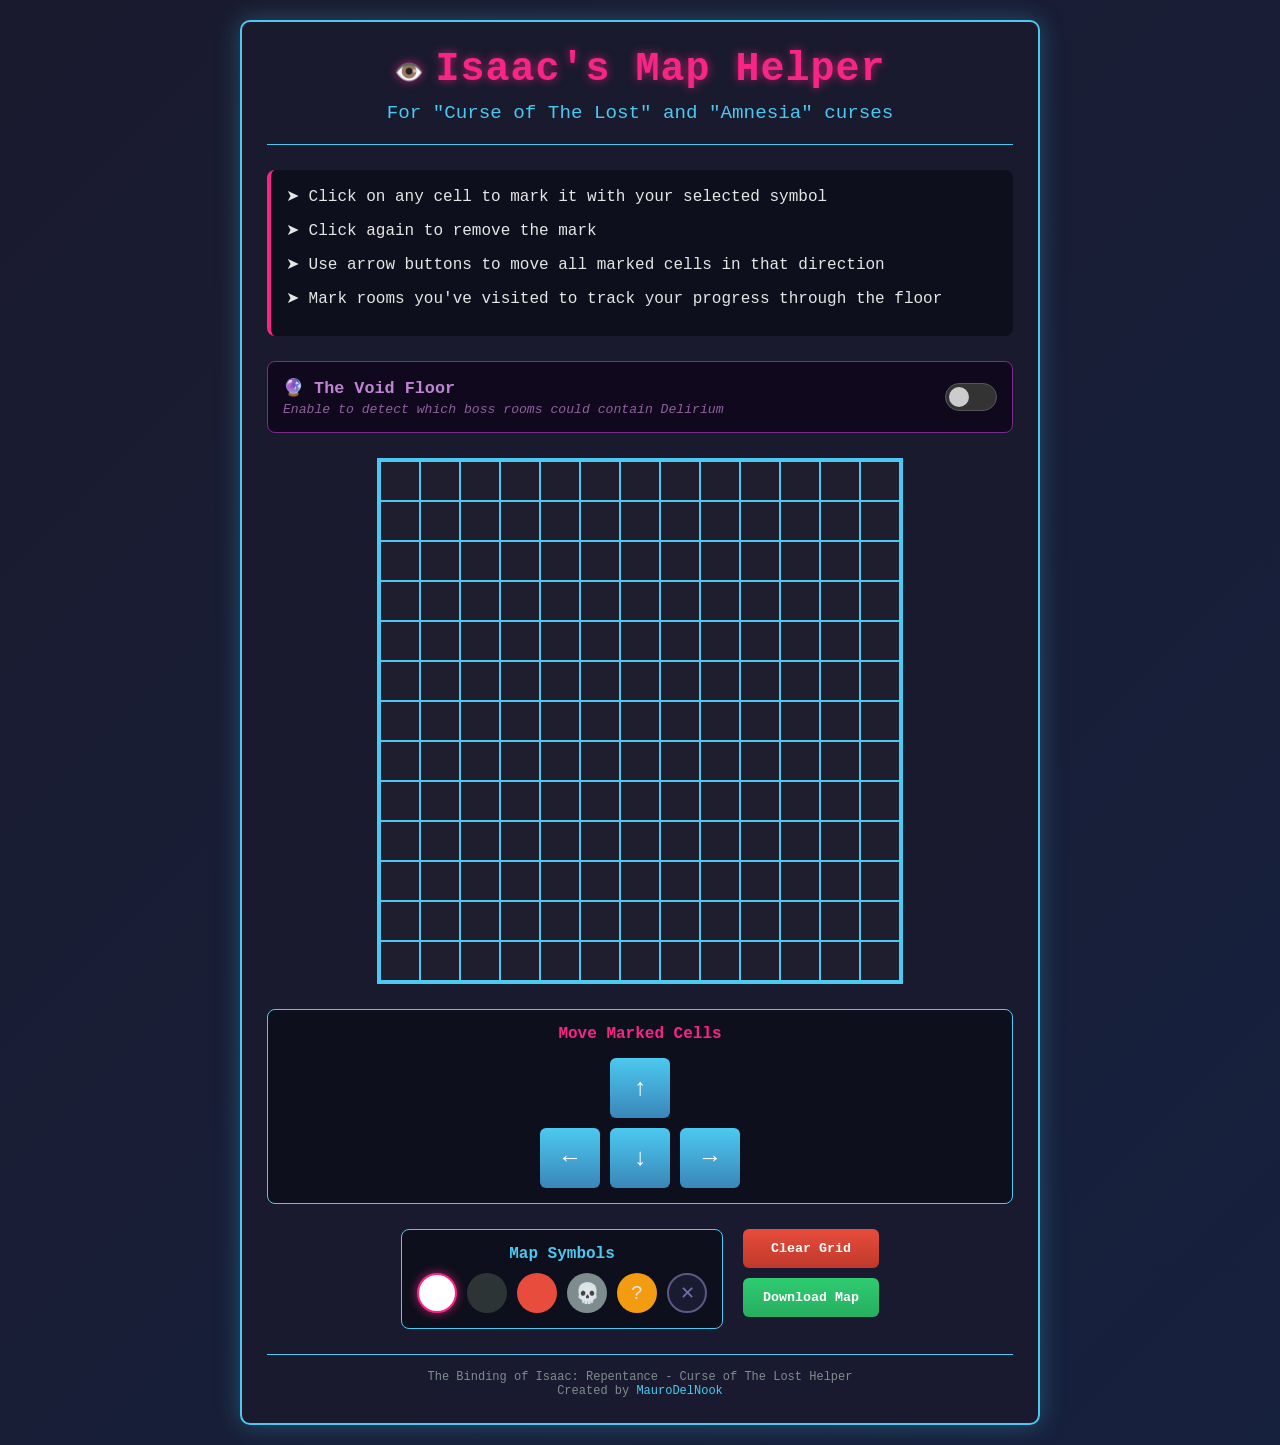
==== commit df5c76f5: "Add Void mode, Delirium detection, docs, and project tooling - Void Floor toggle with live boss room" ====
--- a/isaacCurseOfTheLost.html
+++ b/isaacCurseOfTheLost.html
@@ -458,7 +458,7 @@
                 </label>
             </div>
             <div class="void-info" id="void-info" style="display:none">
-                <div id="void-stats">No boss rooms marked yet. Use the red symbol to mark them.</div>
+                <div id="void-stats">No boss rooms marked yet. Use the skull (💀) symbol to mark them.</div>
                 <div class="void-legend">
                     <span class="legend-possible">⚠ Possible Delirium — fits a 2×2 block within bounds with no overlapping rooms</span>
                     <span class="legend-impossible">✕ Ruled Out — no valid 2×2 expansion exists (out of bounds or blocked by another room)</span>
@@ -488,10 +488,10 @@
                 <div class="color-options">
                     <div class="color-option color-white selected" data-color="white" title="Visited Room"></div>
                     <div class="color-option color-black" data-color="black" title="Unvisited Room"></div>
-                    <div class="color-option color-red" data-color="red" title="Boss Room"></div>
-                    <div class="color-option color-skull" data-color="skull" title="Enemy Room">💀</div>
+                    <div class="color-option color-red" data-color="red" title="Red Room"></div>
+                    <div class="color-option color-skull" data-color="skull" title="Boss Room">💀</div>
                     <div class="color-option color-question" data-color="question" title="Unknown">?</div>
-                    <div class="color-option color-empty-room" data-color="empty-room" title="Empty Room (no room here)">○</div>
+                    <div class="color-option color-empty-room" data-color="empty-room" title="Empty Room (no room here)">✕</div>
                 </div>
             </div>
 
@@ -503,7 +503,7 @@
 
         <div class="footer">
             <p>The Binding of Isaac: Repentance - Curse of The Lost Helper</p>
-            <p>Created by <a href="https://github.com/yourusername" class="github-link" id="github-link">YourGitHubUsername</a></p>
+            <p>Created by <a href="https://github.com/MauroDelNook" class="github-link" id="github-link">MauroDelNook</a></p>
         </div>
     </div>
 
@@ -524,8 +524,8 @@
             let markedCells = {};
             let isVoidMode = false;
 
-            githubLink.href = 'https://github.com/yourusername';
-            githubLink.textContent = 'YourGitHubUsername';
+            githubLink.href = 'https://github.com/MauroDelNook';
+            githubLink.textContent = 'MauroDelNook';
 
             const ALL_MARK_CLASSES = [
                 'marked-white', 'marked-black', 'marked-red',
@@ -535,7 +535,7 @@
             function getCellText(color) {
                 if (color === 'skull') return '💀';
                 if (color === 'question') return '?';
-                if (color === 'empty-room') return '○';
+                if (color === 'empty-room') return '✕';
                 return '';
             }
 
@@ -560,14 +560,31 @@
                     const c0 = col + dc;
                     // Entire 2×2 must fit within 0–12
                     if (r0 < 0 || r0 + 1 >= GRID_SIZE || c0 < 0 || c0 + 1 >= GRID_SIZE) continue;
+
+                    const blockSet = new Set([
+                        `${r0}-${c0}`, `${r0}-${c0+1}`,
+                        `${r0+1}-${c0}`, `${r0+1}-${c0+1}`
+                    ]);
+
                     let valid = true;
                     for (let dr2 = 0; dr2 <= 1 && valid; dr2++) {
                         for (let dc2 = 0; dc2 <= 1 && valid; dc2++) {
                             const r = r0 + dr2, c = c0 + dc2;
                             if (r === row && c === col) continue; // skip boss cell itself
+
+                            // Expansion cell must be truly unmarked — empty-room means no room
+                            // can exist there, so the 2×2 boss block can't occupy it either
                             const type = markedCells[`${r}-${c}`];
-                            // 'empty-room' and unmarked are free; everything else blocks
-                            if (type && type !== 'empty-room') valid = false;
+                            if (type) { valid = false; continue; }
+
+                            // Neighbors of this expansion cell that are outside the 2×2 must also be free.
+                            // (Adjacency to the boss cell's own neighbors is allowed — that's the path in.)
+                            for (const [nr, nc] of [[r-1,c],[r+1,c],[r,c-1],[r,c+1]]) {
+                                if (blockSet.has(`${nr}-${nc}`)) continue;
+                                if (nr < 0 || nr >= GRID_SIZE || nc < 0 || nc >= GRID_SIZE) continue;
+                                const ntype = markedCells[`${nr}-${nc}`];
+                                if (ntype && ntype !== 'empty-room') { valid = false; break; }
+                            }
                         }
                     }
                     if (valid) return true;
@@ -583,7 +600,7 @@
 
                 let possible = 0, impossible = 0;
                 for (const key in markedCells) {
-                    if (markedCells[key] !== 'red') continue;
+                    if (markedCells[key] !== 'skull') continue;
                     const [row, col] = key.split('-').map(Number);
                     const cell = document.querySelector(`.cell[data-row="${row}"][data-col="${col}"]`);
                     if (!cell) continue;
@@ -599,7 +616,7 @@
                 const voidStats = document.getElementById('void-stats');
                 const total = possible + impossible;
                 if (total === 0) {
-                    voidStats.textContent = 'No boss rooms marked yet. Use the red symbol to mark them.';
+                    voidStats.textContent = 'No boss rooms marked yet. Use the skull (💀) symbol to mark them.';
                 } else {
                     voidStats.innerHTML =
                         `Boss Rooms: ${total} — ` +
@@ -713,7 +730,7 @@
                         }
 
                         // Delirium indicator in exported image
-                        if (isVoidMode && type === 'red') {
+                        if (isVoidMode && type === 'skull') {
                             if (canBeDelirium(row, col)) {
                                 ctx.strokeStyle = '#ffd700';
                                 ctx.lineWidth = 3;
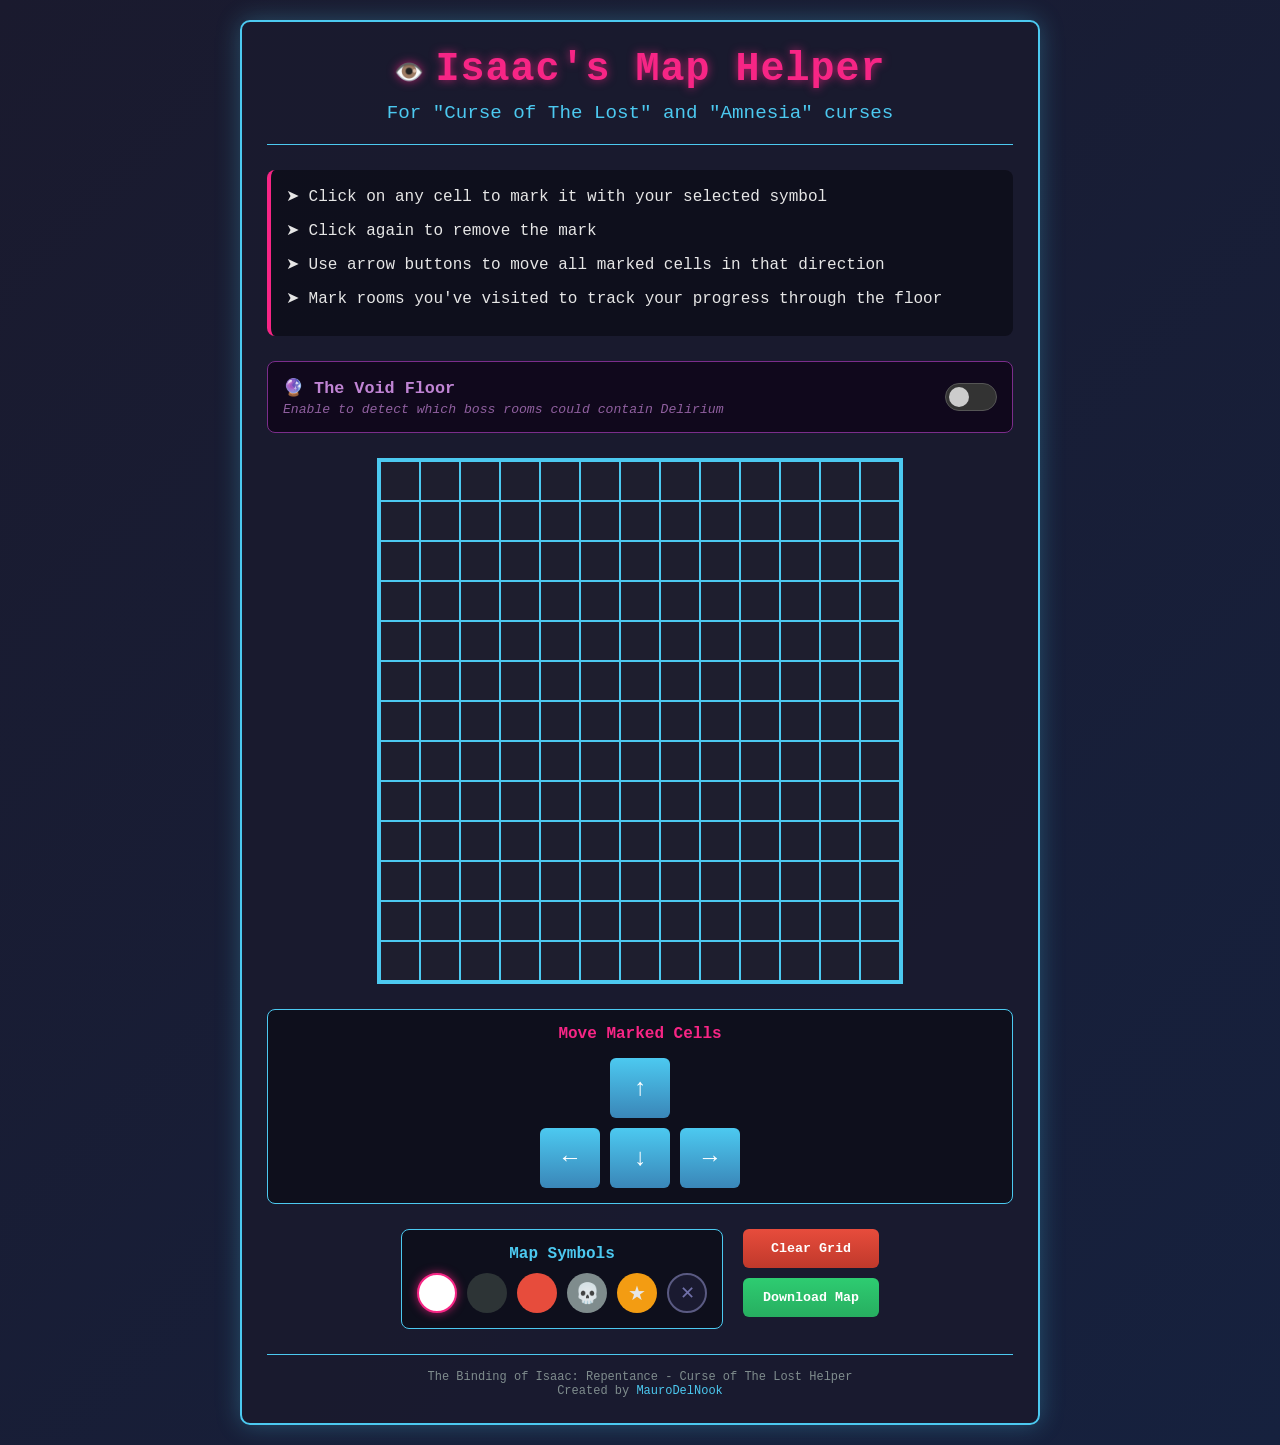
==== commit f8ac375c: "Modularize HTML into separate CSS and JS files Extract inline styles to style.css and inline script " ====
--- a/isaacCurseOfTheLost.html
+++ b/isaacCurseOfTheLost.html
@@ -4,433 +4,7 @@
     <meta charset="UTF-8">
     <meta name="viewport" content="width=device-width, initial-scale=1.0">
     <title>Isaac's Map Helper - Curse of The Lost</title>
-    <style>
-        * {
-            margin: 0;
-            padding: 0;
-            box-sizing: border-box;
-        }
-
-        body {
-            font-family: 'Courier New', monospace;
-            background: linear-gradient(135deg, #1a1a2e 0%, #16213e 100%);
-            color: #e6e6e6;
-            display: flex;
-            justify-content: center;
-            align-items: center;
-            min-height: 100vh;
-            padding: 20px;
-        }
-
-        .container {
-            background: rgba(26, 26, 46, 0.9);
-            border: 2px solid #4cc9f0;
-            border-radius: 10px;
-            padding: 25px;
-            box-shadow: 0 0 25px rgba(76, 201, 240, 0.3);
-            max-width: 800px;
-            width: 100%;
-        }
-
-        .header {
-            text-align: center;
-            margin-bottom: 25px;
-            border-bottom: 1px solid #4cc9f0;
-            padding-bottom: 15px;
-        }
-
-        h1 {
-            font-size: 2.5rem;
-            color: #f72585;
-            text-shadow: 0 0 10px rgba(247, 37, 133, 0.7);
-            margin-bottom: 10px;
-            letter-spacing: 1px;
-        }
-
-        .subtitle {
-            color: #4cc9f0;
-            font-size: 1.2rem;
-            margin-bottom: 5px;
-        }
-
-        .instructions {
-            background: rgba(10, 10, 20, 0.7);
-            border-radius: 8px;
-            padding: 15px;
-            margin-bottom: 25px;
-            border-left: 4px solid #f72585;
-        }
-
-        .instructions p {
-            margin-bottom: 10px;
-            line-height: 1.5;
-        }
-
-        /* ── Void Mode section ── */
-        .void-section {
-            background: rgba(15, 5, 25, 0.85);
-            border-radius: 8px;
-            padding: 15px;
-            margin-bottom: 25px;
-            border: 1px solid #7b2d8b;
-        }
-
-        .void-toggle-row {
-            display: flex;
-            align-items: center;
-            justify-content: space-between;
-            gap: 10px;
-        }
-
-        .void-label {
-            color: #c084d4;
-            font-weight: bold;
-            font-size: 1.05rem;
-        }
-
-        .void-description {
-            color: #9060a0;
-            font-size: 0.82rem;
-            margin-top: 4px;
-            font-style: italic;
-        }
-
-        /* Toggle switch */
-        .toggle-switch {
-            position: relative;
-            display: inline-block;
-            width: 52px;
-            height: 28px;
-            flex-shrink: 0;
-        }
-
-        .toggle-switch input {
-            opacity: 0;
-            width: 0;
-            height: 0;
-        }
-
-        .toggle-slider {
-            position: absolute;
-            cursor: pointer;
-            top: 0; left: 0; right: 0; bottom: 0;
-            background-color: #333;
-            border-radius: 28px;
-            transition: 0.3s;
-            border: 1px solid #555;
-        }
-
-        .toggle-slider::before {
-            position: absolute;
-            content: '';
-            height: 20px;
-            width: 20px;
-            left: 3px;
-            bottom: 3px;
-            background-color: #ccc;
-            border-radius: 50%;
-            transition: 0.3s;
-        }
-
-        .toggle-switch input:checked + .toggle-slider {
-            background-color: #7b2d8b;
-            border-color: #a040b8;
-            box-shadow: 0 0 8px rgba(160, 64, 184, 0.6);
-        }
-
-        .toggle-switch input:checked + .toggle-slider::before {
-            transform: translateX(24px);
-            background-color: #ffffff;
-        }
-
-        /* Void info panel */
-        .void-info {
-            margin-top: 14px;
-            border-top: 1px solid #5a1a6a;
-            padding-top: 12px;
-        }
-
-        #void-stats {
-            color: #e6e6e6;
-            margin-bottom: 10px;
-            font-size: 0.9rem;
-            line-height: 1.5;
-        }
-
-        .stat-possible { color: #ffd700; font-weight: bold; }
-        .stat-impossible { color: #888; }
-
-        .void-legend {
-            display: flex;
-            flex-direction: column;
-            gap: 4px;
-            font-size: 0.8rem;
-        }
-
-        .legend-possible { color: #ffd700; }
-        .legend-impossible { color: #888; }
-
-        /* ── Grid ── */
-        .grid-container {
-            display: flex;
-            justify-content: center;
-            margin-bottom: 25px;
-        }
-
-        .grid {
-            display: grid;
-            grid-template-columns: repeat(13, 40px);
-            grid-template-rows: repeat(13, 40px);
-            gap: 0;
-            border: 3px solid #4cc9f0;
-            background-color: #1e1e2e;
-        }
-
-        .cell {
-            width: 40px;
-            height: 40px;
-            border: 1px solid #4cc9f0;
-            cursor: pointer;
-            display: flex;
-            justify-content: center;
-            align-items: center;
-            font-size: 24px;
-            transition: background-color 0.2s, opacity 0.2s;
-            position: relative;
-        }
-
-        .cell:hover {
-            background-color: rgba(76, 201, 240, 0.2) !important;
-        }
-
-        .cell.marked-white    { background-color: #ffffff; }
-        .cell.marked-black    { background-color: #2d3436; }
-        .cell.marked-red      { background-color: #e74c3c; }
-        .cell.marked-skull    { background-color: #7f8c8d; }
-        .cell.marked-question { background-color: #f39c12; }
-
-        .cell.marked-empty-room {
-            background-color: #1a1a30;
-            color: #5a5a82;
-            font-size: 18px;
-        }
-
-        /* ── Delirium indicators ── */
-        .cell.boss-possible {
-            animation: pulseGold 1.8s ease-in-out infinite;
-        }
-
-        .cell.boss-possible::after {
-            content: '⚠';
-            position: absolute;
-            top: 1px;
-            right: 2px;
-            font-size: 9px;
-            color: #ffd700;
-            pointer-events: none;
-            line-height: 1;
-        }
-
-        .cell.boss-impossible {
-            opacity: 0.55;
-        }
-
-        .cell.boss-impossible::after {
-            content: '✕';
-            position: absolute;
-            font-size: 22px;
-            color: rgba(0, 0, 0, 0.6);
-            font-weight: bold;
-            pointer-events: none;
-        }
-
-        @keyframes pulseGold {
-            0%, 100% { box-shadow: inset 0 0 0 2px #ffd700, 0 0 6px rgba(255,215,0,0.3); }
-            50%       { box-shadow: inset 0 0 0 2px #ffd700, 0 0 16px rgba(255,215,0,0.85); }
-        }
-
-        /* ── Controls ── */
-        .controls {
-            display: flex;
-            flex-wrap: wrap;
-            gap: 20px;
-            justify-content: center;
-            margin-bottom: 25px;
-        }
-
-        .color-selector {
-            display: flex;
-            flex-direction: column;
-            align-items: center;
-            background: rgba(10, 10, 20, 0.7);
-            padding: 15px;
-            border-radius: 8px;
-            border: 1px solid #4cc9f0;
-        }
-
-        .color-selector-title {
-            margin-bottom: 10px;
-            color: #4cc9f0;
-            font-weight: bold;
-        }
-
-        .color-options {
-            display: flex;
-            gap: 10px;
-            flex-wrap: wrap;
-            justify-content: center;
-        }
-
-        .color-option {
-            width: 40px;
-            height: 40px;
-            border-radius: 50%;
-            cursor: pointer;
-            border: 2px solid transparent;
-            display: flex;
-            justify-content: center;
-            align-items: center;
-            font-size: 20px;
-            transition: all 0.2s;
-        }
-
-        .color-option:hover { transform: scale(1.1); }
-
-        .color-option.selected {
-            border-color: #f72585;
-            box-shadow: 0 0 10px rgba(247, 37, 133, 0.7);
-        }
-
-        .color-white    { background-color: #ffffff; }
-        .color-black    { background-color: #2d3436; }
-        .color-red      { background-color: #e74c3c; }
-        .color-skull    { background-color: #7f8c8d; }
-        .color-question { background-color: #f39c12; }
-
-        .color-empty-room {
-            background-color: #1a1a30;
-            border-color: #5a5a82 !important;
-            color: #7070a8;
-            font-size: 18px;
-        }
-
-        .color-empty-room.selected { border-color: #f72585 !important; }
-
-        .buttons {
-            display: flex;
-            flex-direction: column;
-            gap: 10px;
-        }
-
-        button {
-            background: linear-gradient(to bottom, #4cc9f0, #3a86b8);
-            color: white;
-            border: none;
-            padding: 12px 20px;
-            border-radius: 6px;
-            cursor: pointer;
-            font-family: 'Courier New', monospace;
-            font-weight: bold;
-            transition: all 0.2s;
-            display: flex;
-            align-items: center;
-            justify-content: center;
-            gap: 8px;
-        }
-
-        button:hover {
-            background: linear-gradient(to bottom, #f72585, #b5179e);
-            transform: translateY(-2px);
-            box-shadow: 0 5px 15px rgba(247, 37, 133, 0.4);
-        }
-
-        button:active { transform: translateY(0); }
-
-        .clear-btn    { background: linear-gradient(to bottom, #e74c3c, #c0392b); }
-        .download-btn { background: linear-gradient(to bottom, #2ecc71, #27ae60); }
-
-        .nav-controls {
-            display: flex;
-            flex-direction: column;
-            align-items: center;
-            gap: 10px;
-            background: rgba(10, 10, 20, 0.7);
-            padding: 15px;
-            border-radius: 8px;
-            margin-bottom: 25px;
-            border: 1px solid #4cc9f0;
-        }
-
-        .nav-title {
-            color: #f72585;
-            font-weight: bold;
-            margin-bottom: 5px;
-        }
-
-        .nav-row { display: flex; gap: 10px; }
-
-        .nav-btn {
-            width: 60px;
-            height: 60px;
-            font-size: 24px;
-            display: flex;
-            justify-content: center;
-            align-items: center;
-            padding: 0;
-        }
-
-        .footer {
-            text-align: center;
-            color: #7f8c8d;
-            font-size: 12px;
-            margin-top: 20px;
-            border-top: 1px solid #4cc9f0;
-            padding-top: 15px;
-        }
-
-        .github-link {
-            color: #4cc9f0;
-            text-decoration: none;
-            transition: color 0.2s;
-        }
-
-        .github-link:hover {
-            color: #f72585;
-            text-decoration: underline;
-        }
-
-        @media (max-width: 768px) {
-            .grid {
-                grid-template-columns: repeat(13, 30px);
-                grid-template-rows: repeat(13, 30px);
-            }
-            .cell { width: 30px; height: 30px; font-size: 18px; }
-            .container { padding: 15px; }
-            .nav-btn { width: 50px; height: 50px; }
-            .color-option { width: 35px; height: 35px; font-size: 16px; }
-            h1 { font-size: 2rem; }
-            .subtitle { font-size: 1rem; }
-        }
-
-        @media (max-width: 480px) {
-            .grid {
-                grid-template-columns: repeat(13, 20px);
-                grid-template-rows: repeat(13, 20px);
-            }
-            .cell { width: 20px; height: 20px; font-size: 14px; }
-            .nav-btn { width: 40px; height: 40px; font-size: 18px; }
-            .color-option { width: 30px; height: 30px; font-size: 14px; }
-            button { padding: 10px 15px; font-size: 14px; }
-            .controls { flex-direction: column; align-items: center; }
-            h1 { font-size: 1.8rem; }
-        }
-
-        .isaac-icon {
-            display: inline-block;
-            margin-right: 10px;
-            font-size: 1.5rem;
-        }
-    </style>
+    <link rel="stylesheet" href="style.css">
 </head>
 <body>
     <div class="container">
@@ -490,7 +64,7 @@
                     <div class="color-option color-black" data-color="black" title="Unvisited Room"></div>
                     <div class="color-option color-red" data-color="red" title="Red Room"></div>
                     <div class="color-option color-skull" data-color="skull" title="Boss Room">💀</div>
-                    <div class="color-option color-question" data-color="question" title="Unknown">?</div>
+                    <div class="color-option color-question" data-color="question" title="Other Room (Treasure, Sacrifice, etc.)">★</div>
                     <div class="color-option color-empty-room" data-color="empty-room" title="Empty Room (no room here)">✕</div>
                 </div>
             </div>
@@ -507,309 +81,6 @@
         </div>
     </div>
 
-    <script>
-        document.addEventListener('DOMContentLoaded', function() {
-            const grid = document.getElementById('grid');
-            const clearBtn = document.getElementById('clear-btn');
-            const downloadBtn = document.getElementById('download-btn');
-            const colorOptions = document.querySelectorAll('.color-option');
-            const githubLink = document.getElementById('github-link');
-            const voidToggle = document.getElementById('void-toggle');
-            const upBtn = document.getElementById('up-btn');
-            const downBtn = document.getElementById('down-btn');
-            const leftBtn = document.getElementById('left-btn');
-            const rightBtn = document.getElementById('right-btn');
-
-            let selectedColor = 'white';
-            let markedCells = {};
-            let isVoidMode = false;
-
-            githubLink.href = 'https://github.com/MauroDelNook';
-            githubLink.textContent = 'MauroDelNook';
-
-            const ALL_MARK_CLASSES = [
-                'marked-white', 'marked-black', 'marked-red',
-                'marked-skull', 'marked-question', 'marked-empty-room'
-            ];
-
-            function getCellText(color) {
-                if (color === 'skull') return '💀';
-                if (color === 'question') return '?';
-                if (color === 'empty-room') return '✕';
-                return '';
-            }
-
-            function applyMarkToCell(cell, color) {
-                cell.classList.remove(...ALL_MARK_CLASSES);
-                if (color) {
-                    cell.classList.add(`marked-${color}`);
-                    cell.textContent = getCellText(color);
-                } else {
-                    cell.textContent = '';
-                }
-            }
-
-            // ── Void / Delirium logic ──
-
-            function canBeDelirium(row, col) {
-                const GRID_SIZE = 13;
-                // 4 ways (row,col) can be a corner of a 2×2 block
-                const corners = [[0, 0], [0, -1], [-1, 0], [-1, -1]];
-                for (const [dr, dc] of corners) {
-                    const r0 = row + dr;
-                    const c0 = col + dc;
-                    // Entire 2×2 must fit within 0–12
-                    if (r0 < 0 || r0 + 1 >= GRID_SIZE || c0 < 0 || c0 + 1 >= GRID_SIZE) continue;
-
-                    const blockSet = new Set([
-                        `${r0}-${c0}`, `${r0}-${c0+1}`,
-                        `${r0+1}-${c0}`, `${r0+1}-${c0+1}`
-                    ]);
-
-                    let valid = true;
-                    for (let dr2 = 0; dr2 <= 1 && valid; dr2++) {
-                        for (let dc2 = 0; dc2 <= 1 && valid; dc2++) {
-                            const r = r0 + dr2, c = c0 + dc2;
-                            if (r === row && c === col) continue; // skip boss cell itself
-
-                            // Expansion cell must be truly unmarked — empty-room means no room
-                            // can exist there, so the 2×2 boss block can't occupy it either
-                            const type = markedCells[`${r}-${c}`];
-                            if (type) { valid = false; continue; }
-
-                            // Neighbors of this expansion cell that are outside the 2×2 must also be free.
-                            // (Adjacency to the boss cell's own neighbors is allowed — that's the path in.)
-                            for (const [nr, nc] of [[r-1,c],[r+1,c],[r,c-1],[r,c+1]]) {
-                                if (blockSet.has(`${nr}-${nc}`)) continue;
-                                if (nr < 0 || nr >= GRID_SIZE || nc < 0 || nc >= GRID_SIZE) continue;
-                                const ntype = markedCells[`${nr}-${nc}`];
-                                if (ntype && ntype !== 'empty-room') { valid = false; break; }
-                            }
-                        }
-                    }
-                    if (valid) return true;
-                }
-                return false;
-            }
-
-            function updateDeliriumMarkers() {
-                document.querySelectorAll('.cell').forEach(c => {
-                    c.classList.remove('boss-possible', 'boss-impossible');
-                });
-                if (!isVoidMode) return;
-
-                let possible = 0, impossible = 0;
-                for (const key in markedCells) {
-                    if (markedCells[key] !== 'skull') continue;
-                    const [row, col] = key.split('-').map(Number);
-                    const cell = document.querySelector(`.cell[data-row="${row}"][data-col="${col}"]`);
-                    if (!cell) continue;
-                    if (canBeDelirium(row, col)) {
-                        cell.classList.add('boss-possible');
-                        possible++;
-                    } else {
-                        cell.classList.add('boss-impossible');
-                        impossible++;
-                    }
-                }
-
-                const voidStats = document.getElementById('void-stats');
-                const total = possible + impossible;
-                if (total === 0) {
-                    voidStats.textContent = 'No boss rooms marked yet. Use the skull (💀) symbol to mark them.';
-                } else {
-                    voidStats.innerHTML =
-                        `Boss Rooms: ${total} — ` +
-                        `<span class="stat-possible">${possible} possible Delirium</span> / ` +
-                        `<span class="stat-impossible">${impossible} ruled out</span>`;
-                }
-            }
-
-            voidToggle.addEventListener('change', function() {
-                isVoidMode = this.checked;
-                document.getElementById('void-info').style.display = isVoidMode ? 'block' : 'none';
-                updateDeliriumMarkers();
-            });
-
-            // ── Grid creation ──
-
-            for (let row = 0; row < 13; row++) {
-                for (let col = 0; col < 13; col++) {
-                    const cell = document.createElement('div');
-                    cell.className = 'cell';
-                    cell.dataset.row = row;
-                    cell.dataset.col = col;
-
-                    cell.addEventListener('click', function() {
-                        const r = parseInt(this.dataset.row);
-                        const c = parseInt(this.dataset.col);
-                        const key = `${r}-${c}`;
-
-                        if (markedCells[key] === selectedColor) {
-                            delete markedCells[key];
-                            applyMarkToCell(this, null);
-                        } else {
-                            markedCells[key] = selectedColor;
-                            applyMarkToCell(this, selectedColor);
-                        }
-                        updateDeliriumMarkers();
-                    });
-
-                    grid.appendChild(cell);
-                }
-            }
-
-            // ── Clear ──
-
-            clearBtn.addEventListener('click', function() {
-                document.querySelectorAll('.cell').forEach(cell => {
-                    applyMarkToCell(cell, null);
-                    cell.classList.remove('boss-possible', 'boss-impossible');
-                });
-                markedCells = {};
-                updateDeliriumMarkers();
-            });
-
-            // ── Download ──
-
-            downloadBtn.addEventListener('click', function() {
-                const canvas = document.createElement('canvas');
-                const ctx = canvas.getContext('2d');
-                const size = 520;
-                const cellSize = size / 13;
-
-                canvas.width = size;
-                canvas.height = size;
-
-                ctx.fillStyle = '#1e1e2e';
-                ctx.fillRect(0, 0, size, size);
-
-                ctx.strokeStyle = '#4cc9f0';
-                ctx.lineWidth = 2;
-                for (let i = 0; i <= 13; i++) {
-                    ctx.beginPath();
-                    ctx.moveTo(i * cellSize, 0);
-                    ctx.lineTo(i * cellSize, size);
-                    ctx.stroke();
-                    ctx.beginPath();
-                    ctx.moveTo(0, i * cellSize);
-                    ctx.lineTo(size, i * cellSize);
-                    ctx.stroke();
-                }
-
-                const colorMap = {
-                    white: '#ffffff',
-                    black: '#2d3436',
-                    red: '#e74c3c',
-                    skull: '#7f8c8d',
-                    question: '#f39c12',
-                    'empty-room': '#1a1a30'
-                };
-
-                for (let row = 0; row < 13; row++) {
-                    for (let col = 0; col < 13; col++) {
-                        const key = `${row}-${col}`;
-                        const type = markedCells[key];
-                        if (!type) continue;
-
-                        const x = col * cellSize + 1;
-                        const y = row * cellSize + 1;
-                        const w = cellSize - 2;
-                        const h = cellSize - 2;
-
-                        ctx.fillStyle = colorMap[type] || '#ffffff';
-                        ctx.fillRect(x, y, w, h);
-
-                        const text = getCellText(type);
-                        if (text) {
-                            ctx.font = `${type === 'empty-room' ? cellSize * 0.5 : cellSize * 0.6}px Arial`;
-                            ctx.textAlign = 'center';
-                            ctx.textBaseline = 'middle';
-                            ctx.fillStyle = type === 'empty-room' ? '#7070a8' : '#000000';
-                            ctx.fillText(text, x + w / 2, y + h / 2);
-                        }
-
-                        // Delirium indicator in exported image
-                        if (isVoidMode && type === 'skull') {
-                            if (canBeDelirium(row, col)) {
-                                ctx.strokeStyle = '#ffd700';
-                                ctx.lineWidth = 3;
-                                ctx.strokeRect(x + 1, y + 1, w - 2, h - 2);
-                                ctx.font = `${cellSize * 0.28}px Arial`;
-                                ctx.textAlign = 'right';
-                                ctx.textBaseline = 'top';
-                                ctx.fillStyle = '#ffd700';
-                                ctx.fillText('⚠', x + w - 2, y + 2);
-                            } else {
-                                ctx.strokeStyle = 'rgba(0,0,0,0.55)';
-                                ctx.lineWidth = 3;
-                                ctx.beginPath();
-                                ctx.moveTo(x + 5, y + 5);
-                                ctx.lineTo(x + w - 5, y + h - 5);
-                                ctx.moveTo(x + w - 5, y + 5);
-                                ctx.lineTo(x + 5, y + h - 5);
-                                ctx.stroke();
-                            }
-                            // reset stroke for next cell
-                            ctx.strokeStyle = '#4cc9f0';
-                            ctx.lineWidth = 2;
-                        }
-                    }
-                }
-
-                const link = document.createElement('a');
-                link.download = 'isaac_map.png';
-                link.href = canvas.toDataURL('image/png');
-                link.click();
-            });
-
-            // ── Color selection ──
-
-            colorOptions.forEach(option => {
-                option.addEventListener('click', function() {
-                    selectedColor = this.dataset.color;
-                    colorOptions.forEach(opt => opt.classList.remove('selected'));
-                    this.classList.add('selected');
-                });
-            });
-
-            // ── Navigation ──
-
-            upBtn.addEventListener('click',    () => moveMarkedCells('up'));
-            downBtn.addEventListener('click',  () => moveMarkedCells('down'));
-            leftBtn.addEventListener('click',  () => moveMarkedCells('left'));
-            rightBtn.addEventListener('click', () => moveMarkedCells('right'));
-
-            function moveMarkedCells(direction) {
-                const newMarkedCells = {};
-
-                document.querySelectorAll('.cell').forEach(cell => {
-                    applyMarkToCell(cell, null);
-                    cell.classList.remove('boss-possible', 'boss-impossible');
-                });
-
-                for (const key in markedCells) {
-                    if (!markedCells.hasOwnProperty(key)) continue;
-                    const [row, col] = key.split('-').map(Number);
-                    let newRow = row, newCol = col;
-
-                    if (direction === 'up')    newRow--;
-                    if (direction === 'down')  newRow++;
-                    if (direction === 'left')  newCol--;
-                    if (direction === 'right') newCol++;
-
-                    if (newRow >= 0 && newRow < 13 && newCol >= 0 && newCol < 13) {
-                        const newKey = `${newRow}-${newCol}`;
-                        newMarkedCells[newKey] = markedCells[key];
-                        const cell = document.querySelector(`.cell[data-row="${newRow}"][data-col="${newCol}"]`);
-                        if (cell) applyMarkToCell(cell, markedCells[key]);
-                    }
-                }
-
-                markedCells = newMarkedCells;
-                updateDeliriumMarkers();
-            }
-        });
-    </script>
+    <script src="script.js"></script>
 </body>
 </html>
--- a/style.css
+++ b/style.css
@@ -0,0 +1,425 @@
+* {
+    margin: 0;
+    padding: 0;
+    box-sizing: border-box;
+}
+
+body {
+    font-family: 'Courier New', monospace;
+    background: linear-gradient(135deg, #1a1a2e 0%, #16213e 100%);
+    color: #e6e6e6;
+    display: flex;
+    justify-content: center;
+    align-items: center;
+    min-height: 100vh;
+    padding: 20px;
+}
+
+.container {
+    background: rgba(26, 26, 46, 0.9);
+    border: 2px solid #4cc9f0;
+    border-radius: 10px;
+    padding: 25px;
+    box-shadow: 0 0 25px rgba(76, 201, 240, 0.3);
+    max-width: 800px;
+    width: 100%;
+}
+
+.header {
+    text-align: center;
+    margin-bottom: 25px;
+    border-bottom: 1px solid #4cc9f0;
+    padding-bottom: 15px;
+}
+
+h1 {
+    font-size: 2.5rem;
+    color: #f72585;
+    text-shadow: 0 0 10px rgba(247, 37, 133, 0.7);
+    margin-bottom: 10px;
+    letter-spacing: 1px;
+}
+
+.subtitle {
+    color: #4cc9f0;
+    font-size: 1.2rem;
+    margin-bottom: 5px;
+}
+
+.instructions {
+    background: rgba(10, 10, 20, 0.7);
+    border-radius: 8px;
+    padding: 15px;
+    margin-bottom: 25px;
+    border-left: 4px solid #f72585;
+}
+
+.instructions p {
+    margin-bottom: 10px;
+    line-height: 1.5;
+}
+
+/* ── Void Mode section ── */
+.void-section {
+    background: rgba(15, 5, 25, 0.85);
+    border-radius: 8px;
+    padding: 15px;
+    margin-bottom: 25px;
+    border: 1px solid #7b2d8b;
+}
+
+.void-toggle-row {
+    display: flex;
+    align-items: center;
+    justify-content: space-between;
+    gap: 10px;
+}
+
+.void-label {
+    color: #c084d4;
+    font-weight: bold;
+    font-size: 1.05rem;
+}
+
+.void-description {
+    color: #9060a0;
+    font-size: 0.82rem;
+    margin-top: 4px;
+    font-style: italic;
+}
+
+/* Toggle switch */
+.toggle-switch {
+    position: relative;
+    display: inline-block;
+    width: 52px;
+    height: 28px;
+    flex-shrink: 0;
+}
+
+.toggle-switch input {
+    opacity: 0;
+    width: 0;
+    height: 0;
+}
+
+.toggle-slider {
+    position: absolute;
+    cursor: pointer;
+    top: 0; left: 0; right: 0; bottom: 0;
+    background-color: #333;
+    border-radius: 28px;
+    transition: 0.3s;
+    border: 1px solid #555;
+}
+
+.toggle-slider::before {
+    position: absolute;
+    content: '';
+    height: 20px;
+    width: 20px;
+    left: 3px;
+    bottom: 3px;
+    background-color: #ccc;
+    border-radius: 50%;
+    transition: 0.3s;
+}
+
+.toggle-switch input:checked + .toggle-slider {
+    background-color: #7b2d8b;
+    border-color: #a040b8;
+    box-shadow: 0 0 8px rgba(160, 64, 184, 0.6);
+}
+
+.toggle-switch input:checked + .toggle-slider::before {
+    transform: translateX(24px);
+    background-color: #ffffff;
+}
+
+/* Void info panel */
+.void-info {
+    margin-top: 14px;
+    border-top: 1px solid #5a1a6a;
+    padding-top: 12px;
+}
+
+#void-stats {
+    color: #e6e6e6;
+    margin-bottom: 10px;
+    font-size: 0.9rem;
+    line-height: 1.5;
+}
+
+.stat-possible { color: #ffd700; font-weight: bold; }
+.stat-impossible { color: #888; }
+
+.void-legend {
+    display: flex;
+    flex-direction: column;
+    gap: 4px;
+    font-size: 0.8rem;
+}
+
+.legend-possible { color: #ffd700; }
+.legend-impossible { color: #888; }
+
+/* ── Grid ── */
+.grid-container {
+    display: flex;
+    justify-content: center;
+    margin-bottom: 25px;
+}
+
+.grid {
+    display: grid;
+    grid-template-columns: repeat(13, 40px);
+    grid-template-rows: repeat(13, 40px);
+    gap: 0;
+    border: 3px solid #4cc9f0;
+    background-color: #1e1e2e;
+}
+
+.cell {
+    width: 40px;
+    height: 40px;
+    border: 1px solid #4cc9f0;
+    cursor: pointer;
+    display: flex;
+    justify-content: center;
+    align-items: center;
+    font-size: 24px;
+    transition: background-color 0.2s, opacity 0.2s;
+    position: relative;
+}
+
+.cell:hover {
+    background-color: rgba(76, 201, 240, 0.2) !important;
+}
+
+.cell.marked-white    { background-color: #ffffff; }
+.cell.marked-black    { background-color: #2d3436; }
+.cell.marked-red      { background-color: #e74c3c; }
+.cell.marked-skull    { background-color: #7f8c8d; }
+.cell.marked-question { background-color: #f39c12; }
+
+.cell.marked-empty-room {
+    background-color: #1a1a30;
+    color: #5a5a82;
+    font-size: 18px;
+}
+
+/* ── Delirium indicators ── */
+.cell.boss-possible {
+    animation: pulseGold 1.8s ease-in-out infinite;
+}
+
+.cell.boss-possible::after {
+    content: '⚠';
+    position: absolute;
+    top: 1px;
+    right: 2px;
+    font-size: 9px;
+    color: #ffd700;
+    pointer-events: none;
+    line-height: 1;
+}
+
+.cell.boss-impossible {
+    opacity: 0.55;
+}
+
+.cell.boss-impossible::after {
+    content: '✕';
+    position: absolute;
+    font-size: 22px;
+    color: rgba(0, 0, 0, 0.6);
+    font-weight: bold;
+    pointer-events: none;
+}
+
+@keyframes pulseGold {
+    0%, 100% { box-shadow: inset 0 0 0 2px #ffd700, 0 0 6px rgba(255,215,0,0.3); }
+    50%       { box-shadow: inset 0 0 0 2px #ffd700, 0 0 16px rgba(255,215,0,0.85); }
+}
+
+/* ── Controls ── */
+.controls {
+    display: flex;
+    flex-wrap: wrap;
+    gap: 20px;
+    justify-content: center;
+    margin-bottom: 25px;
+}
+
+.color-selector {
+    display: flex;
+    flex-direction: column;
+    align-items: center;
+    background: rgba(10, 10, 20, 0.7);
+    padding: 15px;
+    border-radius: 8px;
+    border: 1px solid #4cc9f0;
+}
+
+.color-selector-title {
+    margin-bottom: 10px;
+    color: #4cc9f0;
+    font-weight: bold;
+}
+
+.color-options {
+    display: flex;
+    gap: 10px;
+    flex-wrap: wrap;
+    justify-content: center;
+}
+
+.color-option {
+    width: 40px;
+    height: 40px;
+    border-radius: 50%;
+    cursor: pointer;
+    border: 2px solid transparent;
+    display: flex;
+    justify-content: center;
+    align-items: center;
+    font-size: 20px;
+    transition: all 0.2s;
+}
+
+.color-option:hover { transform: scale(1.1); }
+
+.color-option.selected {
+    border-color: #f72585;
+    box-shadow: 0 0 10px rgba(247, 37, 133, 0.7);
+}
+
+.color-white    { background-color: #ffffff; }
+.color-black    { background-color: #2d3436; }
+.color-red      { background-color: #e74c3c; }
+.color-skull    { background-color: #7f8c8d; }
+.color-question { background-color: #f39c12; }
+
+.color-empty-room {
+    background-color: #1a1a30;
+    border-color: #5a5a82 !important;
+    color: #7070a8;
+    font-size: 18px;
+}
+
+.color-empty-room.selected { border-color: #f72585 !important; }
+
+.buttons {
+    display: flex;
+    flex-direction: column;
+    gap: 10px;
+}
+
+button {
+    background: linear-gradient(to bottom, #4cc9f0, #3a86b8);
+    color: white;
+    border: none;
+    padding: 12px 20px;
+    border-radius: 6px;
+    cursor: pointer;
+    font-family: 'Courier New', monospace;
+    font-weight: bold;
+    transition: all 0.2s;
+    display: flex;
+    align-items: center;
+    justify-content: center;
+    gap: 8px;
+}
+
+button:hover {
+    background: linear-gradient(to bottom, #f72585, #b5179e);
+    transform: translateY(-2px);
+    box-shadow: 0 5px 15px rgba(247, 37, 133, 0.4);
+}
+
+button:active { transform: translateY(0); }
+
+.clear-btn    { background: linear-gradient(to bottom, #e74c3c, #c0392b); }
+.download-btn { background: linear-gradient(to bottom, #2ecc71, #27ae60); }
+
+.nav-controls {
+    display: flex;
+    flex-direction: column;
+    align-items: center;
+    gap: 10px;
+    background: rgba(10, 10, 20, 0.7);
+    padding: 15px;
+    border-radius: 8px;
+    margin-bottom: 25px;
+    border: 1px solid #4cc9f0;
+}
+
+.nav-title {
+    color: #f72585;
+    font-weight: bold;
+    margin-bottom: 5px;
+}
+
+.nav-row { display: flex; gap: 10px; }
+
+.nav-btn {
+    width: 60px;
+    height: 60px;
+    font-size: 24px;
+    display: flex;
+    justify-content: center;
+    align-items: center;
+    padding: 0;
+}
+
+.footer {
+    text-align: center;
+    color: #7f8c8d;
+    font-size: 12px;
+    margin-top: 20px;
+    border-top: 1px solid #4cc9f0;
+    padding-top: 15px;
+}
+
+.github-link {
+    color: #4cc9f0;
+    text-decoration: none;
+    transition: color 0.2s;
+}
+
+.github-link:hover {
+    color: #f72585;
+    text-decoration: underline;
+}
+
+@media (max-width: 768px) {
+    .grid {
+        grid-template-columns: repeat(13, 30px);
+        grid-template-rows: repeat(13, 30px);
+    }
+    .cell { width: 30px; height: 30px; font-size: 18px; }
+    .container { padding: 15px; }
+    .nav-btn { width: 50px; height: 50px; }
+    .color-option { width: 35px; height: 35px; font-size: 16px; }
+    h1 { font-size: 2rem; }
+    .subtitle { font-size: 1rem; }
+}
+
+@media (max-width: 480px) {
+    .grid {
+        grid-template-columns: repeat(13, 20px);
+        grid-template-rows: repeat(13, 20px);
+    }
+    .cell { width: 20px; height: 20px; font-size: 14px; }
+    .nav-btn { width: 40px; height: 40px; font-size: 18px; }
+    .color-option { width: 30px; height: 30px; font-size: 14px; }
+    button { padding: 10px 15px; font-size: 14px; }
+    .controls { flex-direction: column; align-items: center; }
+    h1 { font-size: 1.8rem; }
+}
+
+.isaac-icon {
+    display: inline-block;
+    margin-right: 10px;
+    font-size: 1.5rem;
+}
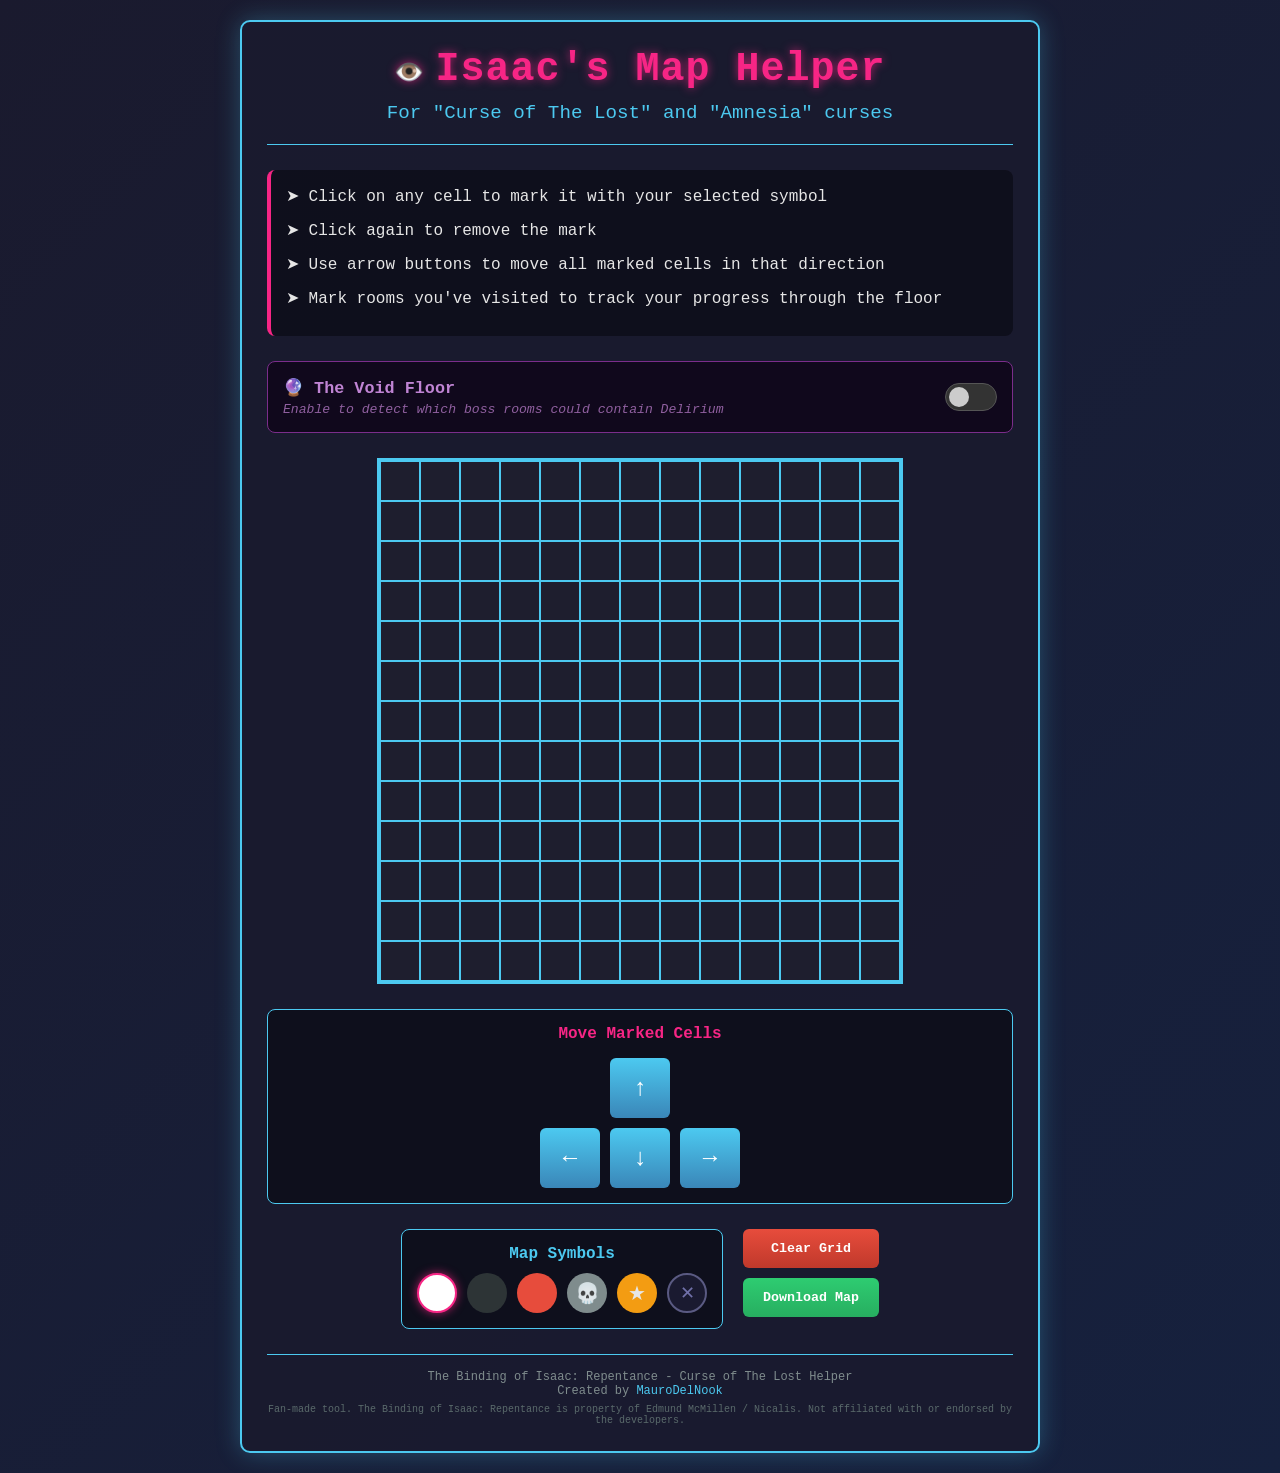
==== commit 7077dc37: "Add fan-made disclaimer to footer Co-Authored-By: Claude Sonnet 4.6 <noreply@anthropic.com>" ====
--- a/isaacCurseOfTheLost.html
+++ b/isaacCurseOfTheLost.html
@@ -64,7 +64,7 @@
                     <div class="color-option color-black" data-color="black" title="Unvisited Room"></div>
                     <div class="color-option color-red" data-color="red" title="Red Room"></div>
                     <div class="color-option color-skull" data-color="skull" title="Boss Room">💀</div>
-                    <div class="color-option color-question" data-color="question" title="Other Room (Treasure, Sacrifice, etc.)">★</div>
+                    <div class="color-option color-other" data-color="other" title="Other Room (Treasure, Sacrifice, etc.)">★</div>
                     <div class="color-option color-empty-room" data-color="empty-room" title="Empty Room (no room here)">✕</div>
                 </div>
             </div>
@@ -78,9 +78,18 @@
         <div class="footer">
             <p>The Binding of Isaac: Repentance - Curse of The Lost Helper</p>
             <p>Created by <a href="https://github.com/MauroDelNook" class="github-link" id="github-link">MauroDelNook</a></p>
+            <p class="disclaimer">Fan-made tool. The Binding of Isaac: Repentance is property of Edmund McMillen / Nicalis. Not affiliated with or endorsed by the developers.</p>
         </div>
     </div>
 
     <script src="script.js"></script>
+
+    <!--
+        Edmund McMillen. You little fucker. You made a shit of piece with your trash Isaac.
+        It's fucking bad this trash game. I will become back my money.
+        I hope you will in your next time a cow; on a trash farm, you sucker.
+
+        (Still bought it on 3 platforms tho)
+    -->
 </body>
 </html>
--- a/style.css
+++ b/style.css
@@ -200,7 +200,7 @@
 .cell.marked-black    { background-color: #2d3436; }
 .cell.marked-red      { background-color: #e74c3c; }
 .cell.marked-skull    { background-color: #7f8c8d; }
-.cell.marked-question { background-color: #f39c12; }
+.cell.marked-other { background-color: #f39c12; }
 
 .cell.marked-empty-room {
     background-color: #1a1a30;
@@ -298,7 +298,7 @@
 .color-black    { background-color: #2d3436; }
 .color-red      { background-color: #e74c3c; }
 .color-skull    { background-color: #7f8c8d; }
-.color-question { background-color: #f39c12; }
+.color-other { background-color: #f39c12; }
 
 .color-empty-room {
     background-color: #1a1a30;
@@ -379,6 +379,12 @@
     margin-top: 20px;
     border-top: 1px solid #4cc9f0;
     padding-top: 15px;
+}
+
+.disclaimer {
+    font-size: 10px;
+    color: #5a6a6b;
+    margin-top: 6px;
 }
 
 .github-link {
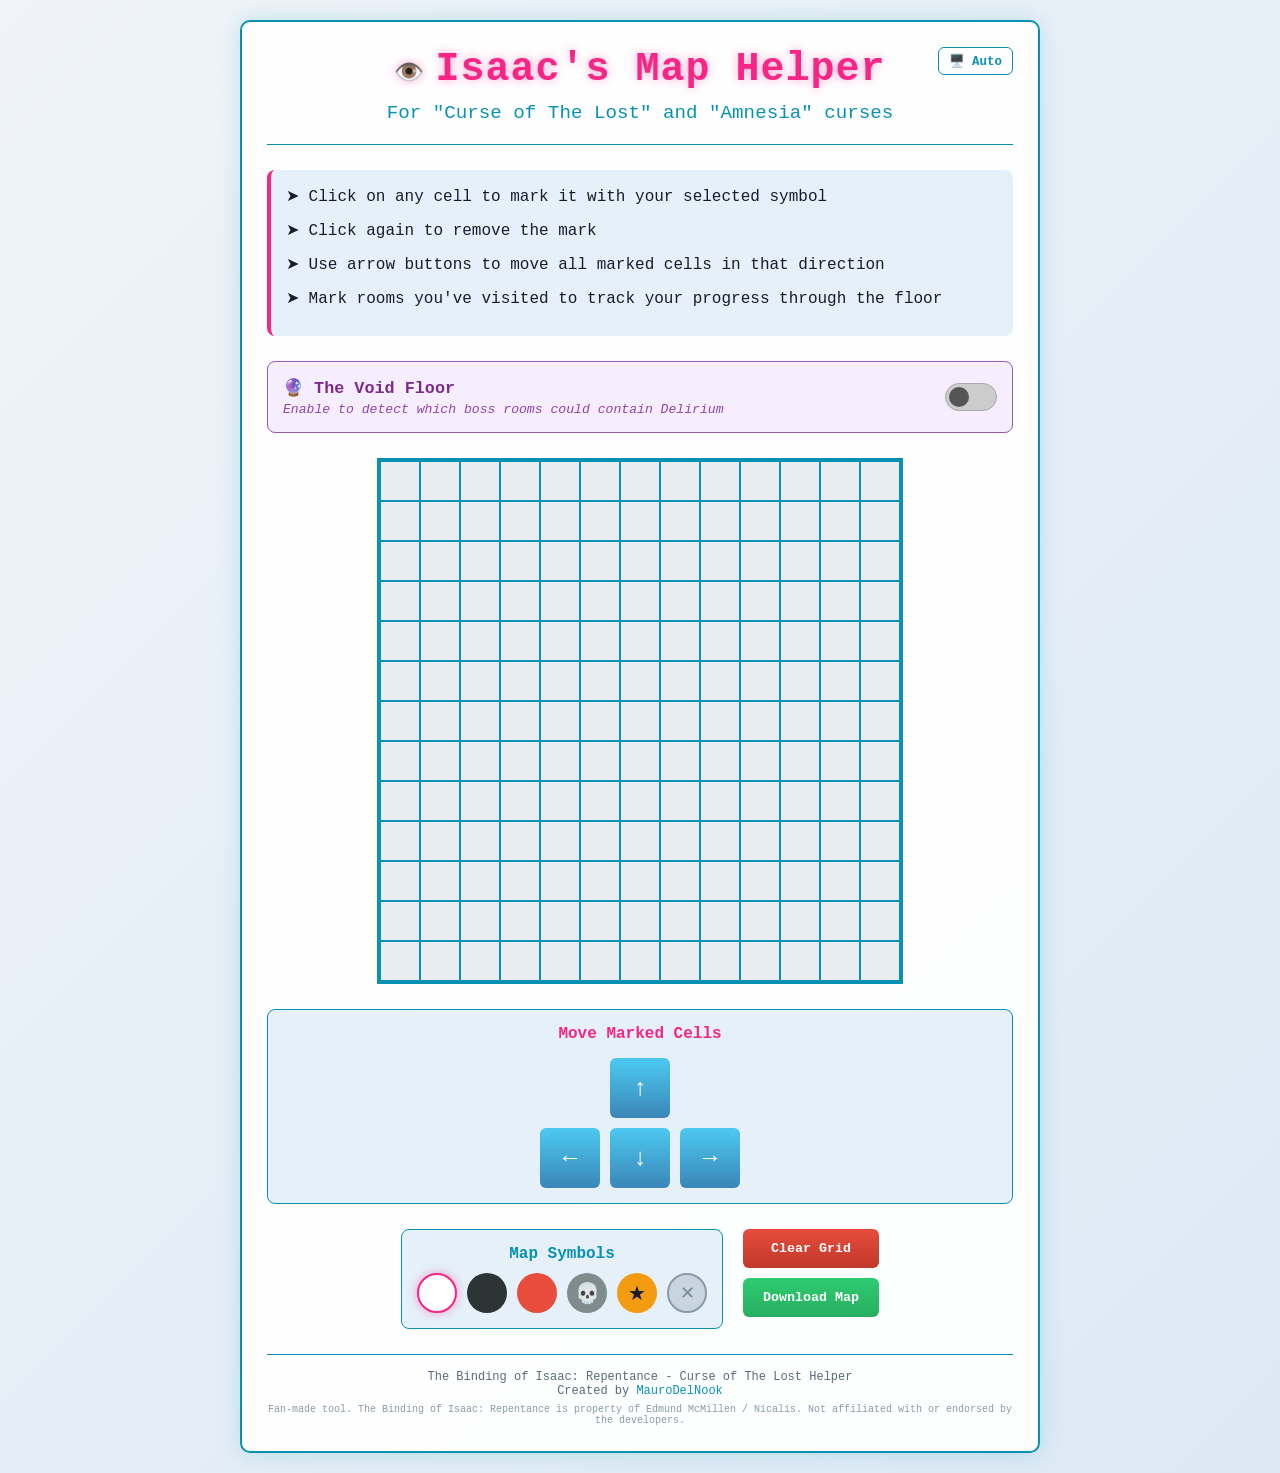
==== commit a0162741: "Add Light/Dark/Auto theme toggle Extracts all UI colors to CSS custom properties and adds a cycling " ====
--- a/isaacCurseOfTheLost.html
+++ b/isaacCurseOfTheLost.html
@@ -9,6 +9,7 @@
 <body>
     <div class="container">
         <div class="header">
+            <button class="theme-btn" id="theme-btn" title="Toggle theme">🖥️ Auto</button>
             <h1><span class="isaac-icon">👁️</span>Isaac's Map Helper</h1>
             <p class="subtitle">For "Curse of The Lost" and "Amnesia" curses</p>
         </div>
--- a/style.css
+++ b/style.css
@@ -4,54 +4,227 @@
     box-sizing: border-box;
 }
 
+/* ── Theme variables ── */
+:root {
+    --bg-start:           #1a1a2e;
+    --bg-end:             #16213e;
+    --text:               #e6e6e6;
+    --accent:             #4cc9f0;
+    --accent-glow:        rgba(76, 201, 240, 0.3);
+    --accent-hover:       rgba(76, 201, 240, 0.2);
+    --highlight:          #f72585;
+    --highlight-glow:     rgba(247, 37, 133, 0.7);
+    --container-bg:       rgba(26, 26, 46, 0.9);
+    --panel-bg:           rgba(10, 10, 20, 0.7);
+    --void-bg:            rgba(15, 5, 25, 0.85);
+    --void-border:        #7b2d8b;
+    --void-label:         #c084d4;
+    --void-desc:          #9060a0;
+    --void-info-border:   #5a1a6a;
+    --void-active:        #7b2d8b;
+    --void-active-border: #a040b8;
+    --void-active-glow:   rgba(160, 64, 184, 0.6);
+    --grid-bg:            #1e1e2e;
+    --footer-color:       #7f8c8d;
+    --disclaimer-color:   #5a6a6b;
+    --toggle-bg:          #333;
+    --toggle-border:      #555;
+    --toggle-knob:        #ccc;
+    --empty-room-bg:      #1a1a30;
+    --empty-room-color:   #5a5a82;
+    --empty-room-border:  #5a5a82;
+    --empty-room-opt:     #7070a8;
+    --stat-impossible:    #888;
+}
+
+/* Auto: light when system prefers it */
+@media (prefers-color-scheme: light) {
+    :root:not([data-theme]) {
+        --bg-start:           #f0f4f8;
+        --bg-end:             #dce9f5;
+        --text:               #1a1a2e;
+        --accent:             #0891b2;
+        --accent-glow:        rgba(8, 145, 178, 0.2);
+        --accent-hover:       rgba(8, 145, 178, 0.12);
+        --highlight:          #f72585;
+        --highlight-glow:     rgba(247, 37, 133, 0.4);
+        --container-bg:       rgba(255, 255, 255, 0.95);
+        --panel-bg:           rgba(220, 235, 248, 0.7);
+        --void-bg:            rgba(245, 235, 255, 0.9);
+        --void-border:        #9b59b6;
+        --void-label:         #7b2d8b;
+        --void-desc:          #8e44ad;
+        --void-info-border:   #d7bde2;
+        --void-active:        #8e44ad;
+        --void-active-border: #9b59b6;
+        --void-active-glow:   rgba(142, 68, 173, 0.45);
+        --grid-bg:            #e8edf2;
+        --footer-color:       #5a6a7a;
+        --disclaimer-color:   #8a9aaa;
+        --toggle-bg:          #ccc;
+        --toggle-border:      #aaa;
+        --toggle-knob:        #555;
+        --empty-room-bg:      #c8d5e0;
+        --empty-room-color:   #6a7a8a;
+        --empty-room-border:  #8a9aaa;
+        --empty-room-opt:     #7a8a9a;
+        --stat-impossible:    #7a8a9a;
+    }
+}
+
+/* Explicit light */
+[data-theme="light"] {
+    --bg-start:           #f0f4f8;
+    --bg-end:             #dce9f5;
+    --text:               #1a1a2e;
+    --accent:             #0891b2;
+    --accent-glow:        rgba(8, 145, 178, 0.2);
+    --accent-hover:       rgba(8, 145, 178, 0.12);
+    --highlight:          #f72585;
+    --highlight-glow:     rgba(247, 37, 133, 0.4);
+    --container-bg:       rgba(255, 255, 255, 0.95);
+    --panel-bg:           rgba(220, 235, 248, 0.7);
+    --void-bg:            rgba(245, 235, 255, 0.9);
+    --void-border:        #9b59b6;
+    --void-label:         #7b2d8b;
+    --void-desc:          #8e44ad;
+    --void-info-border:   #d7bde2;
+    --void-active:        #8e44ad;
+    --void-active-border: #9b59b6;
+    --void-active-glow:   rgba(142, 68, 173, 0.45);
+    --grid-bg:            #e8edf2;
+    --footer-color:       #5a6a7a;
+    --disclaimer-color:   #8a9aaa;
+    --toggle-bg:          #ccc;
+    --toggle-border:      #aaa;
+    --toggle-knob:        #555;
+    --empty-room-bg:      #c8d5e0;
+    --empty-room-color:   #6a7a8a;
+    --empty-room-border:  #8a9aaa;
+    --empty-room-opt:     #7a8a9a;
+    --stat-impossible:    #7a8a9a;
+}
+
+/* Explicit dark (overrides auto when forced) */
+[data-theme="dark"] {
+    --bg-start:           #1a1a2e;
+    --bg-end:             #16213e;
+    --text:               #e6e6e6;
+    --accent:             #4cc9f0;
+    --accent-glow:        rgba(76, 201, 240, 0.3);
+    --accent-hover:       rgba(76, 201, 240, 0.2);
+    --highlight:          #f72585;
+    --highlight-glow:     rgba(247, 37, 133, 0.7);
+    --container-bg:       rgba(26, 26, 46, 0.9);
+    --panel-bg:           rgba(10, 10, 20, 0.7);
+    --void-bg:            rgba(15, 5, 25, 0.85);
+    --void-border:        #7b2d8b;
+    --void-label:         #c084d4;
+    --void-desc:          #9060a0;
+    --void-info-border:   #5a1a6a;
+    --void-active:        #7b2d8b;
+    --void-active-border: #a040b8;
+    --void-active-glow:   rgba(160, 64, 184, 0.6);
+    --grid-bg:            #1e1e2e;
+    --footer-color:       #7f8c8d;
+    --disclaimer-color:   #5a6a6b;
+    --toggle-bg:          #333;
+    --toggle-border:      #555;
+    --toggle-knob:        #ccc;
+    --empty-room-bg:      #1a1a30;
+    --empty-room-color:   #5a5a82;
+    --empty-room-border:  #5a5a82;
+    --empty-room-opt:     #7070a8;
+    --stat-impossible:    #888;
+}
+
+/* ── Base ── */
 body {
     font-family: 'Courier New', monospace;
-    background: linear-gradient(135deg, #1a1a2e 0%, #16213e 100%);
-    color: #e6e6e6;
+    background: linear-gradient(135deg, var(--bg-start) 0%, var(--bg-end) 100%);
+    color: var(--text);
     display: flex;
     justify-content: center;
     align-items: center;
     min-height: 100vh;
     padding: 20px;
+    transition: background 0.3s, color 0.3s;
 }
 
 .container {
-    background: rgba(26, 26, 46, 0.9);
-    border: 2px solid #4cc9f0;
+    background: var(--container-bg);
+    border: 2px solid var(--accent);
     border-radius: 10px;
     padding: 25px;
-    box-shadow: 0 0 25px rgba(76, 201, 240, 0.3);
+    box-shadow: 0 0 25px var(--accent-glow);
     max-width: 800px;
     width: 100%;
-}
-
+    transition: background 0.3s, border-color 0.3s, box-shadow 0.3s;
+}
+
+/* ── Header ── */
 .header {
+    position: relative;
     text-align: center;
     margin-bottom: 25px;
-    border-bottom: 1px solid #4cc9f0;
+    border-bottom: 1px solid var(--accent);
     padding-bottom: 15px;
 }
 
 h1 {
     font-size: 2.5rem;
-    color: #f72585;
-    text-shadow: 0 0 10px rgba(247, 37, 133, 0.7);
+    color: var(--highlight);
+    text-shadow: 0 0 10px var(--highlight-glow);
     margin-bottom: 10px;
     letter-spacing: 1px;
 }
 
 .subtitle {
-    color: #4cc9f0;
+    color: var(--accent);
     font-size: 1.2rem;
     margin-bottom: 5px;
 }
 
+/* ── Theme toggle button ── */
+button.theme-btn {
+    position: absolute;
+    top: 0;
+    right: 0;
+    background: transparent;
+    border: 1px solid var(--accent);
+    color: var(--accent);
+    padding: 5px 10px;
+    border-radius: 6px;
+    font-size: 0.78rem;
+    font-family: 'Courier New', monospace;
+    font-weight: bold;
+    cursor: pointer;
+    display: flex;
+    align-items: center;
+    gap: 5px;
+    transition: background 0.2s, color 0.2s;
+    white-space: nowrap;
+}
+
+button.theme-btn:hover {
+    background: var(--accent);
+    color: #fff;
+    transform: none;
+    box-shadow: none;
+}
+
+button.theme-btn:active {
+    transform: none;
+}
+
+/* ── Instructions ── */
 .instructions {
-    background: rgba(10, 10, 20, 0.7);
+    background: var(--panel-bg);
     border-radius: 8px;
     padding: 15px;
     margin-bottom: 25px;
-    border-left: 4px solid #f72585;
+    border-left: 4px solid var(--highlight);
+    transition: background 0.3s;
 }
 
 .instructions p {
@@ -61,11 +234,12 @@
 
 /* ── Void Mode section ── */
 .void-section {
-    background: rgba(15, 5, 25, 0.85);
+    background: var(--void-bg);
     border-radius: 8px;
     padding: 15px;
     margin-bottom: 25px;
-    border: 1px solid #7b2d8b;
+    border: 1px solid var(--void-border);
+    transition: background 0.3s, border-color 0.3s;
 }
 
 .void-toggle-row {
@@ -76,13 +250,13 @@
 }
 
 .void-label {
-    color: #c084d4;
+    color: var(--void-label);
     font-weight: bold;
     font-size: 1.05rem;
 }
 
 .void-description {
-    color: #9060a0;
+    color: var(--void-desc);
     font-size: 0.82rem;
     margin-top: 4px;
     font-style: italic;
@@ -107,10 +281,10 @@
     position: absolute;
     cursor: pointer;
     top: 0; left: 0; right: 0; bottom: 0;
-    background-color: #333;
+    background-color: var(--toggle-bg);
     border-radius: 28px;
     transition: 0.3s;
-    border: 1px solid #555;
+    border: 1px solid var(--toggle-border);
 }
 
 .toggle-slider::before {
@@ -120,15 +294,15 @@
     width: 20px;
     left: 3px;
     bottom: 3px;
-    background-color: #ccc;
+    background-color: var(--toggle-knob);
     border-radius: 50%;
     transition: 0.3s;
 }
 
 .toggle-switch input:checked + .toggle-slider {
-    background-color: #7b2d8b;
-    border-color: #a040b8;
-    box-shadow: 0 0 8px rgba(160, 64, 184, 0.6);
+    background-color: var(--void-active);
+    border-color: var(--void-active-border);
+    box-shadow: 0 0 8px var(--void-active-glow);
 }
 
 .toggle-switch input:checked + .toggle-slider::before {
@@ -139,19 +313,19 @@
 /* Void info panel */
 .void-info {
     margin-top: 14px;
-    border-top: 1px solid #5a1a6a;
+    border-top: 1px solid var(--void-info-border);
     padding-top: 12px;
 }
 
 #void-stats {
-    color: #e6e6e6;
+    color: var(--text);
     margin-bottom: 10px;
     font-size: 0.9rem;
     line-height: 1.5;
 }
 
 .stat-possible { color: #ffd700; font-weight: bold; }
-.stat-impossible { color: #888; }
+.stat-impossible { color: var(--stat-impossible); }
 
 .void-legend {
     display: flex;
@@ -161,7 +335,7 @@
 }
 
 .legend-possible { color: #ffd700; }
-.legend-impossible { color: #888; }
+.legend-impossible { color: var(--stat-impossible); }
 
 /* ── Grid ── */
 .grid-container {
@@ -175,14 +349,15 @@
     grid-template-columns: repeat(13, 40px);
     grid-template-rows: repeat(13, 40px);
     gap: 0;
-    border: 3px solid #4cc9f0;
-    background-color: #1e1e2e;
+    border: 3px solid var(--accent);
+    background-color: var(--grid-bg);
+    transition: background-color 0.3s, border-color 0.3s;
 }
 
 .cell {
     width: 40px;
     height: 40px;
-    border: 1px solid #4cc9f0;
+    border: 1px solid var(--accent);
     cursor: pointer;
     display: flex;
     justify-content: center;
@@ -193,18 +368,19 @@
 }
 
 .cell:hover {
-    background-color: rgba(76, 201, 240, 0.2) !important;
-}
-
+    background-color: var(--accent-hover) !important;
+}
+
+/* Room colors are game-specific and stay consistent across themes */
 .cell.marked-white    { background-color: #ffffff; }
 .cell.marked-black    { background-color: #2d3436; }
 .cell.marked-red      { background-color: #e74c3c; }
 .cell.marked-skull    { background-color: #7f8c8d; }
-.cell.marked-other { background-color: #f39c12; }
+.cell.marked-other    { background-color: #f39c12; }
 
 .cell.marked-empty-room {
-    background-color: #1a1a30;
-    color: #5a5a82;
+    background-color: var(--empty-room-bg);
+    color: var(--empty-room-color);
     font-size: 18px;
 }
 
@@ -255,15 +431,16 @@
     display: flex;
     flex-direction: column;
     align-items: center;
-    background: rgba(10, 10, 20, 0.7);
+    background: var(--panel-bg);
     padding: 15px;
     border-radius: 8px;
-    border: 1px solid #4cc9f0;
+    border: 1px solid var(--accent);
+    transition: background 0.3s, border-color 0.3s;
 }
 
 .color-selector-title {
     margin-bottom: 10px;
-    color: #4cc9f0;
+    color: var(--accent);
     font-weight: bold;
 }
 
@@ -290,24 +467,26 @@
 .color-option:hover { transform: scale(1.1); }
 
 .color-option.selected {
-    border-color: #f72585;
-    box-shadow: 0 0 10px rgba(247, 37, 133, 0.7);
-}
-
+    border-color: var(--highlight);
+    box-shadow: 0 0 10px var(--highlight-glow);
+}
+
+/* Room swatch colors match the grid cell colors exactly */
 .color-white    { background-color: #ffffff; }
 .color-black    { background-color: #2d3436; }
 .color-red      { background-color: #e74c3c; }
 .color-skull    { background-color: #7f8c8d; }
-.color-other { background-color: #f39c12; }
+.color-other    { background-color: #f39c12; }
 
 .color-empty-room {
-    background-color: #1a1a30;
-    border-color: #5a5a82 !important;
-    color: #7070a8;
+    background-color: var(--empty-room-bg);
+    border-color: var(--empty-room-border) !important;
+    color: var(--empty-room-opt);
     font-size: 18px;
-}
-
-.color-empty-room.selected { border-color: #f72585 !important; }
+    transition: background-color 0.3s;
+}
+
+.color-empty-room.selected { border-color: var(--highlight) !important; }
 
 .buttons {
     display: flex;
@@ -347,15 +526,16 @@
     flex-direction: column;
     align-items: center;
     gap: 10px;
-    background: rgba(10, 10, 20, 0.7);
+    background: var(--panel-bg);
     padding: 15px;
     border-radius: 8px;
     margin-bottom: 25px;
-    border: 1px solid #4cc9f0;
+    border: 1px solid var(--accent);
+    transition: background 0.3s, border-color 0.3s;
 }
 
 .nav-title {
-    color: #f72585;
+    color: var(--highlight);
     font-weight: bold;
     margin-bottom: 5px;
 }
@@ -374,27 +554,28 @@
 
 .footer {
     text-align: center;
-    color: #7f8c8d;
+    color: var(--footer-color);
     font-size: 12px;
     margin-top: 20px;
-    border-top: 1px solid #4cc9f0;
+    border-top: 1px solid var(--accent);
     padding-top: 15px;
+    transition: color 0.3s, border-color 0.3s;
 }
 
 .disclaimer {
     font-size: 10px;
-    color: #5a6a6b;
+    color: var(--disclaimer-color);
     margin-top: 6px;
 }
 
 .github-link {
-    color: #4cc9f0;
+    color: var(--accent);
     text-decoration: none;
     transition: color 0.2s;
 }
 
 .github-link:hover {
-    color: #f72585;
+    color: var(--highlight);
     text-decoration: underline;
 }
 
@@ -409,6 +590,7 @@
     .color-option { width: 35px; height: 35px; font-size: 16px; }
     h1 { font-size: 2rem; }
     .subtitle { font-size: 1rem; }
+    button.theme-btn { font-size: 0.7rem; padding: 4px 7px; }
 }
 
 @media (max-width: 480px) {
@@ -422,6 +604,7 @@
     button { padding: 10px 15px; font-size: 14px; }
     .controls { flex-direction: column; align-items: center; }
     h1 { font-size: 1.8rem; }
+    button.theme-btn { font-size: 0.65rem; padding: 3px 6px; }
 }
 
 .isaac-icon {
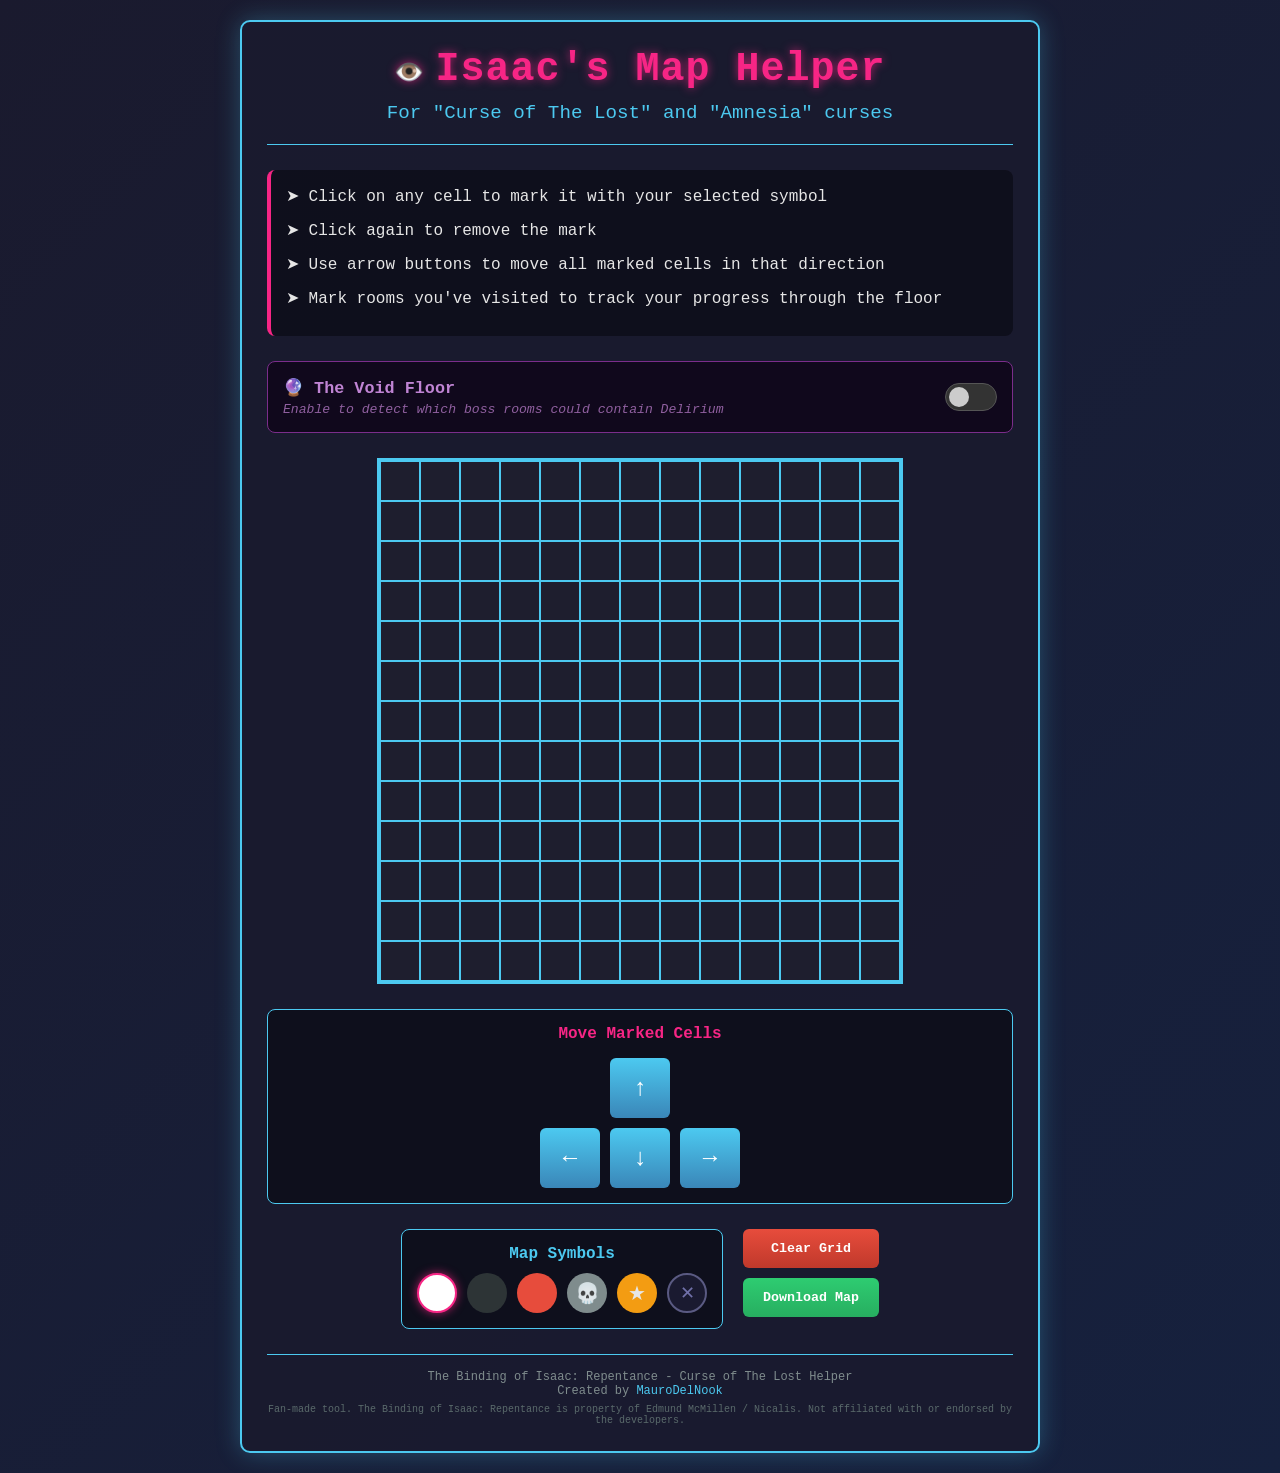
==== commit 778d5e62: "Revert "Add Light/Dark/Auto theme toggle" This reverts commit a0162741ade85590cfc9233c3ae76d2dad5746" ====
--- a/isaacCurseOfTheLost.html
+++ b/isaacCurseOfTheLost.html
@@ -9,7 +9,6 @@
 <body>
     <div class="container">
         <div class="header">
-            <button class="theme-btn" id="theme-btn" title="Toggle theme">🖥️ Auto</button>
             <h1><span class="isaac-icon">👁️</span>Isaac's Map Helper</h1>
             <p class="subtitle">For "Curse of The Lost" and "Amnesia" curses</p>
         </div>
--- a/style.css
+++ b/style.css
@@ -4,227 +4,54 @@
     box-sizing: border-box;
 }
 
-/* ── Theme variables ── */
-:root {
-    --bg-start:           #1a1a2e;
-    --bg-end:             #16213e;
-    --text:               #e6e6e6;
-    --accent:             #4cc9f0;
-    --accent-glow:        rgba(76, 201, 240, 0.3);
-    --accent-hover:       rgba(76, 201, 240, 0.2);
-    --highlight:          #f72585;
-    --highlight-glow:     rgba(247, 37, 133, 0.7);
-    --container-bg:       rgba(26, 26, 46, 0.9);
-    --panel-bg:           rgba(10, 10, 20, 0.7);
-    --void-bg:            rgba(15, 5, 25, 0.85);
-    --void-border:        #7b2d8b;
-    --void-label:         #c084d4;
-    --void-desc:          #9060a0;
-    --void-info-border:   #5a1a6a;
-    --void-active:        #7b2d8b;
-    --void-active-border: #a040b8;
-    --void-active-glow:   rgba(160, 64, 184, 0.6);
-    --grid-bg:            #1e1e2e;
-    --footer-color:       #7f8c8d;
-    --disclaimer-color:   #5a6a6b;
-    --toggle-bg:          #333;
-    --toggle-border:      #555;
-    --toggle-knob:        #ccc;
-    --empty-room-bg:      #1a1a30;
-    --empty-room-color:   #5a5a82;
-    --empty-room-border:  #5a5a82;
-    --empty-room-opt:     #7070a8;
-    --stat-impossible:    #888;
-}
-
-/* Auto: light when system prefers it */
-@media (prefers-color-scheme: light) {
-    :root:not([data-theme]) {
-        --bg-start:           #f0f4f8;
-        --bg-end:             #dce9f5;
-        --text:               #1a1a2e;
-        --accent:             #0891b2;
-        --accent-glow:        rgba(8, 145, 178, 0.2);
-        --accent-hover:       rgba(8, 145, 178, 0.12);
-        --highlight:          #f72585;
-        --highlight-glow:     rgba(247, 37, 133, 0.4);
-        --container-bg:       rgba(255, 255, 255, 0.95);
-        --panel-bg:           rgba(220, 235, 248, 0.7);
-        --void-bg:            rgba(245, 235, 255, 0.9);
-        --void-border:        #9b59b6;
-        --void-label:         #7b2d8b;
-        --void-desc:          #8e44ad;
-        --void-info-border:   #d7bde2;
-        --void-active:        #8e44ad;
-        --void-active-border: #9b59b6;
-        --void-active-glow:   rgba(142, 68, 173, 0.45);
-        --grid-bg:            #e8edf2;
-        --footer-color:       #5a6a7a;
-        --disclaimer-color:   #8a9aaa;
-        --toggle-bg:          #ccc;
-        --toggle-border:      #aaa;
-        --toggle-knob:        #555;
-        --empty-room-bg:      #c8d5e0;
-        --empty-room-color:   #6a7a8a;
-        --empty-room-border:  #8a9aaa;
-        --empty-room-opt:     #7a8a9a;
-        --stat-impossible:    #7a8a9a;
-    }
-}
-
-/* Explicit light */
-[data-theme="light"] {
-    --bg-start:           #f0f4f8;
-    --bg-end:             #dce9f5;
-    --text:               #1a1a2e;
-    --accent:             #0891b2;
-    --accent-glow:        rgba(8, 145, 178, 0.2);
-    --accent-hover:       rgba(8, 145, 178, 0.12);
-    --highlight:          #f72585;
-    --highlight-glow:     rgba(247, 37, 133, 0.4);
-    --container-bg:       rgba(255, 255, 255, 0.95);
-    --panel-bg:           rgba(220, 235, 248, 0.7);
-    --void-bg:            rgba(245, 235, 255, 0.9);
-    --void-border:        #9b59b6;
-    --void-label:         #7b2d8b;
-    --void-desc:          #8e44ad;
-    --void-info-border:   #d7bde2;
-    --void-active:        #8e44ad;
-    --void-active-border: #9b59b6;
-    --void-active-glow:   rgba(142, 68, 173, 0.45);
-    --grid-bg:            #e8edf2;
-    --footer-color:       #5a6a7a;
-    --disclaimer-color:   #8a9aaa;
-    --toggle-bg:          #ccc;
-    --toggle-border:      #aaa;
-    --toggle-knob:        #555;
-    --empty-room-bg:      #c8d5e0;
-    --empty-room-color:   #6a7a8a;
-    --empty-room-border:  #8a9aaa;
-    --empty-room-opt:     #7a8a9a;
-    --stat-impossible:    #7a8a9a;
-}
-
-/* Explicit dark (overrides auto when forced) */
-[data-theme="dark"] {
-    --bg-start:           #1a1a2e;
-    --bg-end:             #16213e;
-    --text:               #e6e6e6;
-    --accent:             #4cc9f0;
-    --accent-glow:        rgba(76, 201, 240, 0.3);
-    --accent-hover:       rgba(76, 201, 240, 0.2);
-    --highlight:          #f72585;
-    --highlight-glow:     rgba(247, 37, 133, 0.7);
-    --container-bg:       rgba(26, 26, 46, 0.9);
-    --panel-bg:           rgba(10, 10, 20, 0.7);
-    --void-bg:            rgba(15, 5, 25, 0.85);
-    --void-border:        #7b2d8b;
-    --void-label:         #c084d4;
-    --void-desc:          #9060a0;
-    --void-info-border:   #5a1a6a;
-    --void-active:        #7b2d8b;
-    --void-active-border: #a040b8;
-    --void-active-glow:   rgba(160, 64, 184, 0.6);
-    --grid-bg:            #1e1e2e;
-    --footer-color:       #7f8c8d;
-    --disclaimer-color:   #5a6a6b;
-    --toggle-bg:          #333;
-    --toggle-border:      #555;
-    --toggle-knob:        #ccc;
-    --empty-room-bg:      #1a1a30;
-    --empty-room-color:   #5a5a82;
-    --empty-room-border:  #5a5a82;
-    --empty-room-opt:     #7070a8;
-    --stat-impossible:    #888;
-}
-
-/* ── Base ── */
 body {
     font-family: 'Courier New', monospace;
-    background: linear-gradient(135deg, var(--bg-start) 0%, var(--bg-end) 100%);
-    color: var(--text);
+    background: linear-gradient(135deg, #1a1a2e 0%, #16213e 100%);
+    color: #e6e6e6;
     display: flex;
     justify-content: center;
     align-items: center;
     min-height: 100vh;
     padding: 20px;
-    transition: background 0.3s, color 0.3s;
 }
 
 .container {
-    background: var(--container-bg);
-    border: 2px solid var(--accent);
+    background: rgba(26, 26, 46, 0.9);
+    border: 2px solid #4cc9f0;
     border-radius: 10px;
     padding: 25px;
-    box-shadow: 0 0 25px var(--accent-glow);
+    box-shadow: 0 0 25px rgba(76, 201, 240, 0.3);
     max-width: 800px;
     width: 100%;
-    transition: background 0.3s, border-color 0.3s, box-shadow 0.3s;
-}
-
-/* ── Header ── */
+}
+
 .header {
-    position: relative;
     text-align: center;
     margin-bottom: 25px;
-    border-bottom: 1px solid var(--accent);
+    border-bottom: 1px solid #4cc9f0;
     padding-bottom: 15px;
 }
 
 h1 {
     font-size: 2.5rem;
-    color: var(--highlight);
-    text-shadow: 0 0 10px var(--highlight-glow);
+    color: #f72585;
+    text-shadow: 0 0 10px rgba(247, 37, 133, 0.7);
     margin-bottom: 10px;
     letter-spacing: 1px;
 }
 
 .subtitle {
-    color: var(--accent);
+    color: #4cc9f0;
     font-size: 1.2rem;
     margin-bottom: 5px;
 }
 
-/* ── Theme toggle button ── */
-button.theme-btn {
-    position: absolute;
-    top: 0;
-    right: 0;
-    background: transparent;
-    border: 1px solid var(--accent);
-    color: var(--accent);
-    padding: 5px 10px;
-    border-radius: 6px;
-    font-size: 0.78rem;
-    font-family: 'Courier New', monospace;
-    font-weight: bold;
-    cursor: pointer;
-    display: flex;
-    align-items: center;
-    gap: 5px;
-    transition: background 0.2s, color 0.2s;
-    white-space: nowrap;
-}
-
-button.theme-btn:hover {
-    background: var(--accent);
-    color: #fff;
-    transform: none;
-    box-shadow: none;
-}
-
-button.theme-btn:active {
-    transform: none;
-}
-
-/* ── Instructions ── */
 .instructions {
-    background: var(--panel-bg);
+    background: rgba(10, 10, 20, 0.7);
     border-radius: 8px;
     padding: 15px;
     margin-bottom: 25px;
-    border-left: 4px solid var(--highlight);
-    transition: background 0.3s;
+    border-left: 4px solid #f72585;
 }
 
 .instructions p {
@@ -234,12 +61,11 @@
 
 /* ── Void Mode section ── */
 .void-section {
-    background: var(--void-bg);
+    background: rgba(15, 5, 25, 0.85);
     border-radius: 8px;
     padding: 15px;
     margin-bottom: 25px;
-    border: 1px solid var(--void-border);
-    transition: background 0.3s, border-color 0.3s;
+    border: 1px solid #7b2d8b;
 }
 
 .void-toggle-row {
@@ -250,13 +76,13 @@
 }
 
 .void-label {
-    color: var(--void-label);
+    color: #c084d4;
     font-weight: bold;
     font-size: 1.05rem;
 }
 
 .void-description {
-    color: var(--void-desc);
+    color: #9060a0;
     font-size: 0.82rem;
     margin-top: 4px;
     font-style: italic;
@@ -281,10 +107,10 @@
     position: absolute;
     cursor: pointer;
     top: 0; left: 0; right: 0; bottom: 0;
-    background-color: var(--toggle-bg);
+    background-color: #333;
     border-radius: 28px;
     transition: 0.3s;
-    border: 1px solid var(--toggle-border);
+    border: 1px solid #555;
 }
 
 .toggle-slider::before {
@@ -294,15 +120,15 @@
     width: 20px;
     left: 3px;
     bottom: 3px;
-    background-color: var(--toggle-knob);
+    background-color: #ccc;
     border-radius: 50%;
     transition: 0.3s;
 }
 
 .toggle-switch input:checked + .toggle-slider {
-    background-color: var(--void-active);
-    border-color: var(--void-active-border);
-    box-shadow: 0 0 8px var(--void-active-glow);
+    background-color: #7b2d8b;
+    border-color: #a040b8;
+    box-shadow: 0 0 8px rgba(160, 64, 184, 0.6);
 }
 
 .toggle-switch input:checked + .toggle-slider::before {
@@ -313,19 +139,19 @@
 /* Void info panel */
 .void-info {
     margin-top: 14px;
-    border-top: 1px solid var(--void-info-border);
+    border-top: 1px solid #5a1a6a;
     padding-top: 12px;
 }
 
 #void-stats {
-    color: var(--text);
+    color: #e6e6e6;
     margin-bottom: 10px;
     font-size: 0.9rem;
     line-height: 1.5;
 }
 
 .stat-possible { color: #ffd700; font-weight: bold; }
-.stat-impossible { color: var(--stat-impossible); }
+.stat-impossible { color: #888; }
 
 .void-legend {
     display: flex;
@@ -335,7 +161,7 @@
 }
 
 .legend-possible { color: #ffd700; }
-.legend-impossible { color: var(--stat-impossible); }
+.legend-impossible { color: #888; }
 
 /* ── Grid ── */
 .grid-container {
@@ -349,15 +175,14 @@
     grid-template-columns: repeat(13, 40px);
     grid-template-rows: repeat(13, 40px);
     gap: 0;
-    border: 3px solid var(--accent);
-    background-color: var(--grid-bg);
-    transition: background-color 0.3s, border-color 0.3s;
+    border: 3px solid #4cc9f0;
+    background-color: #1e1e2e;
 }
 
 .cell {
     width: 40px;
     height: 40px;
-    border: 1px solid var(--accent);
+    border: 1px solid #4cc9f0;
     cursor: pointer;
     display: flex;
     justify-content: center;
@@ -368,19 +193,18 @@
 }
 
 .cell:hover {
-    background-color: var(--accent-hover) !important;
-}
-
-/* Room colors are game-specific and stay consistent across themes */
+    background-color: rgba(76, 201, 240, 0.2) !important;
+}
+
 .cell.marked-white    { background-color: #ffffff; }
 .cell.marked-black    { background-color: #2d3436; }
 .cell.marked-red      { background-color: #e74c3c; }
 .cell.marked-skull    { background-color: #7f8c8d; }
-.cell.marked-other    { background-color: #f39c12; }
+.cell.marked-other { background-color: #f39c12; }
 
 .cell.marked-empty-room {
-    background-color: var(--empty-room-bg);
-    color: var(--empty-room-color);
+    background-color: #1a1a30;
+    color: #5a5a82;
     font-size: 18px;
 }
 
@@ -431,16 +255,15 @@
     display: flex;
     flex-direction: column;
     align-items: center;
-    background: var(--panel-bg);
+    background: rgba(10, 10, 20, 0.7);
     padding: 15px;
     border-radius: 8px;
-    border: 1px solid var(--accent);
-    transition: background 0.3s, border-color 0.3s;
+    border: 1px solid #4cc9f0;
 }
 
 .color-selector-title {
     margin-bottom: 10px;
-    color: var(--accent);
+    color: #4cc9f0;
     font-weight: bold;
 }
 
@@ -467,26 +290,24 @@
 .color-option:hover { transform: scale(1.1); }
 
 .color-option.selected {
-    border-color: var(--highlight);
-    box-shadow: 0 0 10px var(--highlight-glow);
-}
-
-/* Room swatch colors match the grid cell colors exactly */
+    border-color: #f72585;
+    box-shadow: 0 0 10px rgba(247, 37, 133, 0.7);
+}
+
 .color-white    { background-color: #ffffff; }
 .color-black    { background-color: #2d3436; }
 .color-red      { background-color: #e74c3c; }
 .color-skull    { background-color: #7f8c8d; }
-.color-other    { background-color: #f39c12; }
+.color-other { background-color: #f39c12; }
 
 .color-empty-room {
-    background-color: var(--empty-room-bg);
-    border-color: var(--empty-room-border) !important;
-    color: var(--empty-room-opt);
+    background-color: #1a1a30;
+    border-color: #5a5a82 !important;
+    color: #7070a8;
     font-size: 18px;
-    transition: background-color 0.3s;
-}
-
-.color-empty-room.selected { border-color: var(--highlight) !important; }
+}
+
+.color-empty-room.selected { border-color: #f72585 !important; }
 
 .buttons {
     display: flex;
@@ -526,16 +347,15 @@
     flex-direction: column;
     align-items: center;
     gap: 10px;
-    background: var(--panel-bg);
+    background: rgba(10, 10, 20, 0.7);
     padding: 15px;
     border-radius: 8px;
     margin-bottom: 25px;
-    border: 1px solid var(--accent);
-    transition: background 0.3s, border-color 0.3s;
+    border: 1px solid #4cc9f0;
 }
 
 .nav-title {
-    color: var(--highlight);
+    color: #f72585;
     font-weight: bold;
     margin-bottom: 5px;
 }
@@ -554,28 +374,27 @@
 
 .footer {
     text-align: center;
-    color: var(--footer-color);
+    color: #7f8c8d;
     font-size: 12px;
     margin-top: 20px;
-    border-top: 1px solid var(--accent);
+    border-top: 1px solid #4cc9f0;
     padding-top: 15px;
-    transition: color 0.3s, border-color 0.3s;
 }
 
 .disclaimer {
     font-size: 10px;
-    color: var(--disclaimer-color);
+    color: #5a6a6b;
     margin-top: 6px;
 }
 
 .github-link {
-    color: var(--accent);
+    color: #4cc9f0;
     text-decoration: none;
     transition: color 0.2s;
 }
 
 .github-link:hover {
-    color: var(--highlight);
+    color: #f72585;
     text-decoration: underline;
 }
 
@@ -590,7 +409,6 @@
     .color-option { width: 35px; height: 35px; font-size: 16px; }
     h1 { font-size: 2rem; }
     .subtitle { font-size: 1rem; }
-    button.theme-btn { font-size: 0.7rem; padding: 4px 7px; }
 }
 
 @media (max-width: 480px) {
@@ -604,7 +422,6 @@
     button { padding: 10px 15px; font-size: 14px; }
     .controls { flex-direction: column; align-items: center; }
     h1 { font-size: 1.8rem; }
-    button.theme-btn { font-size: 0.65rem; padding: 3px 6px; }
 }
 
 .isaac-icon {
